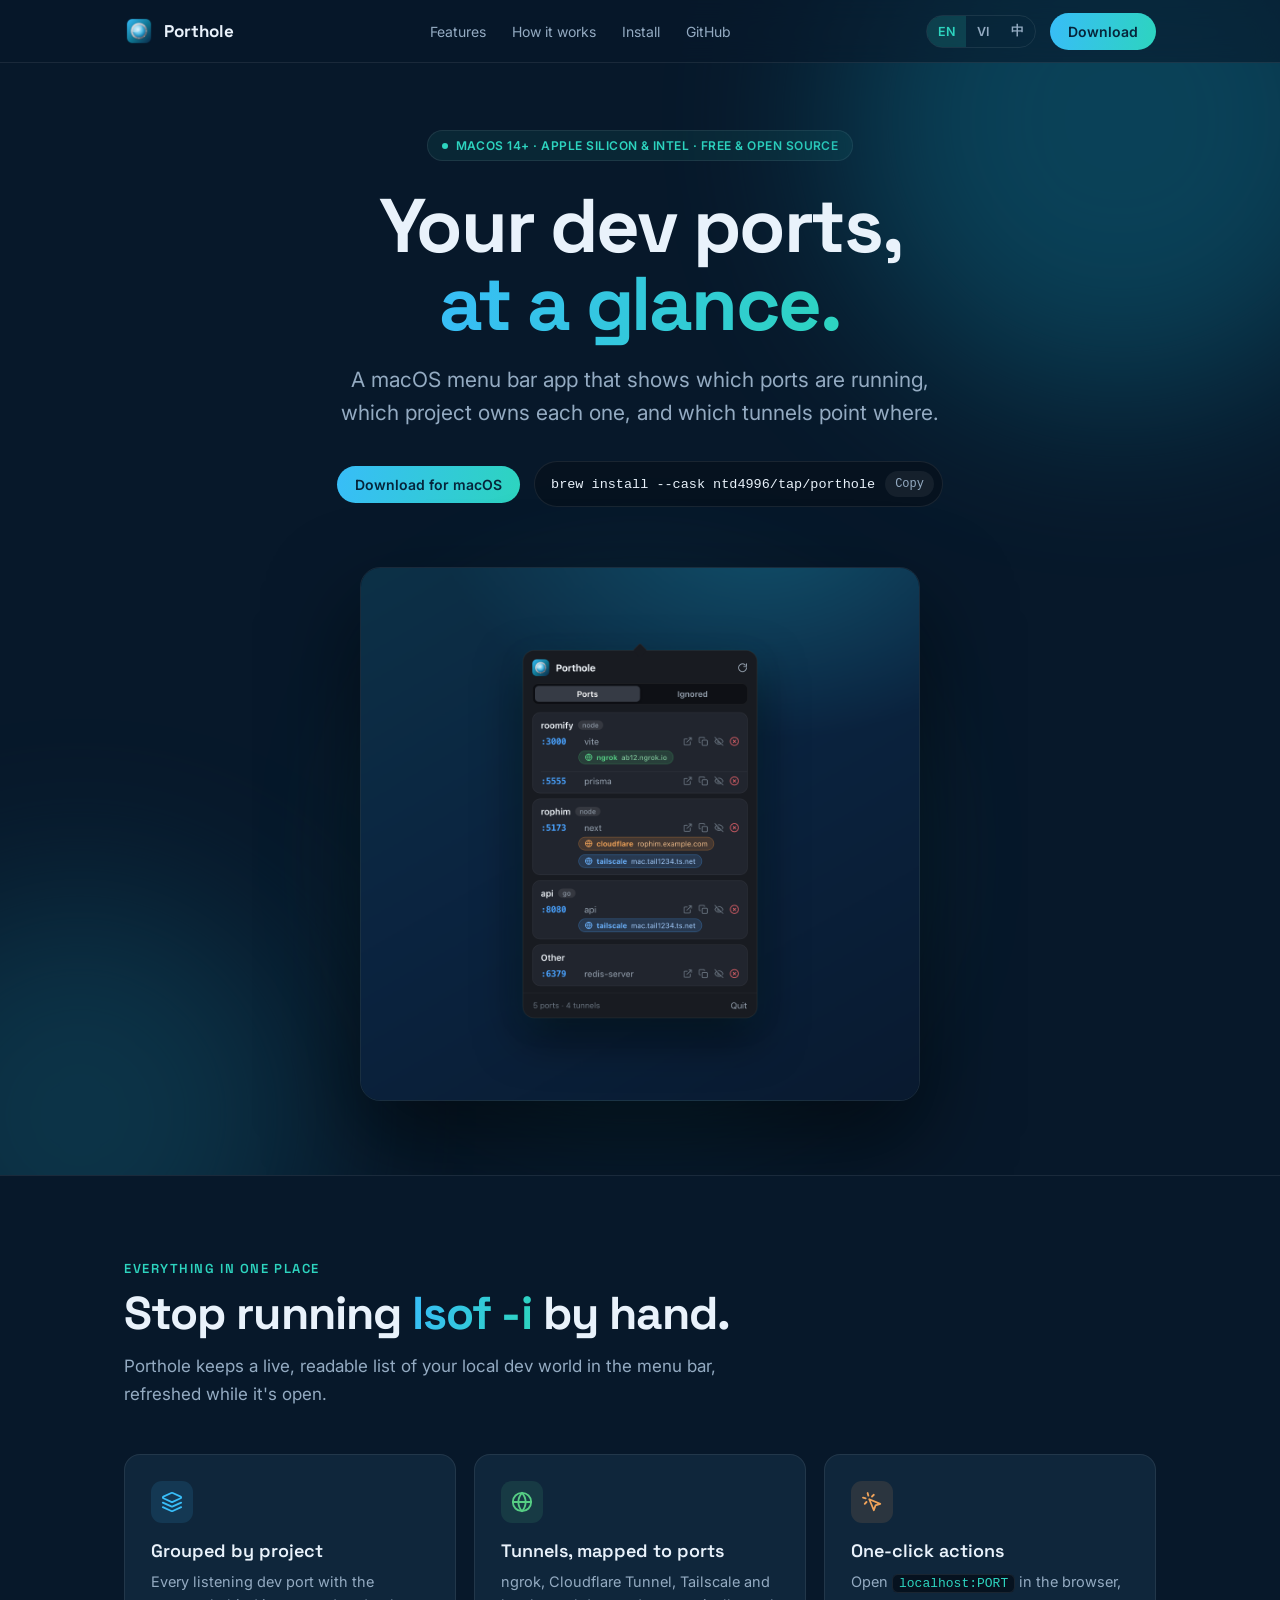
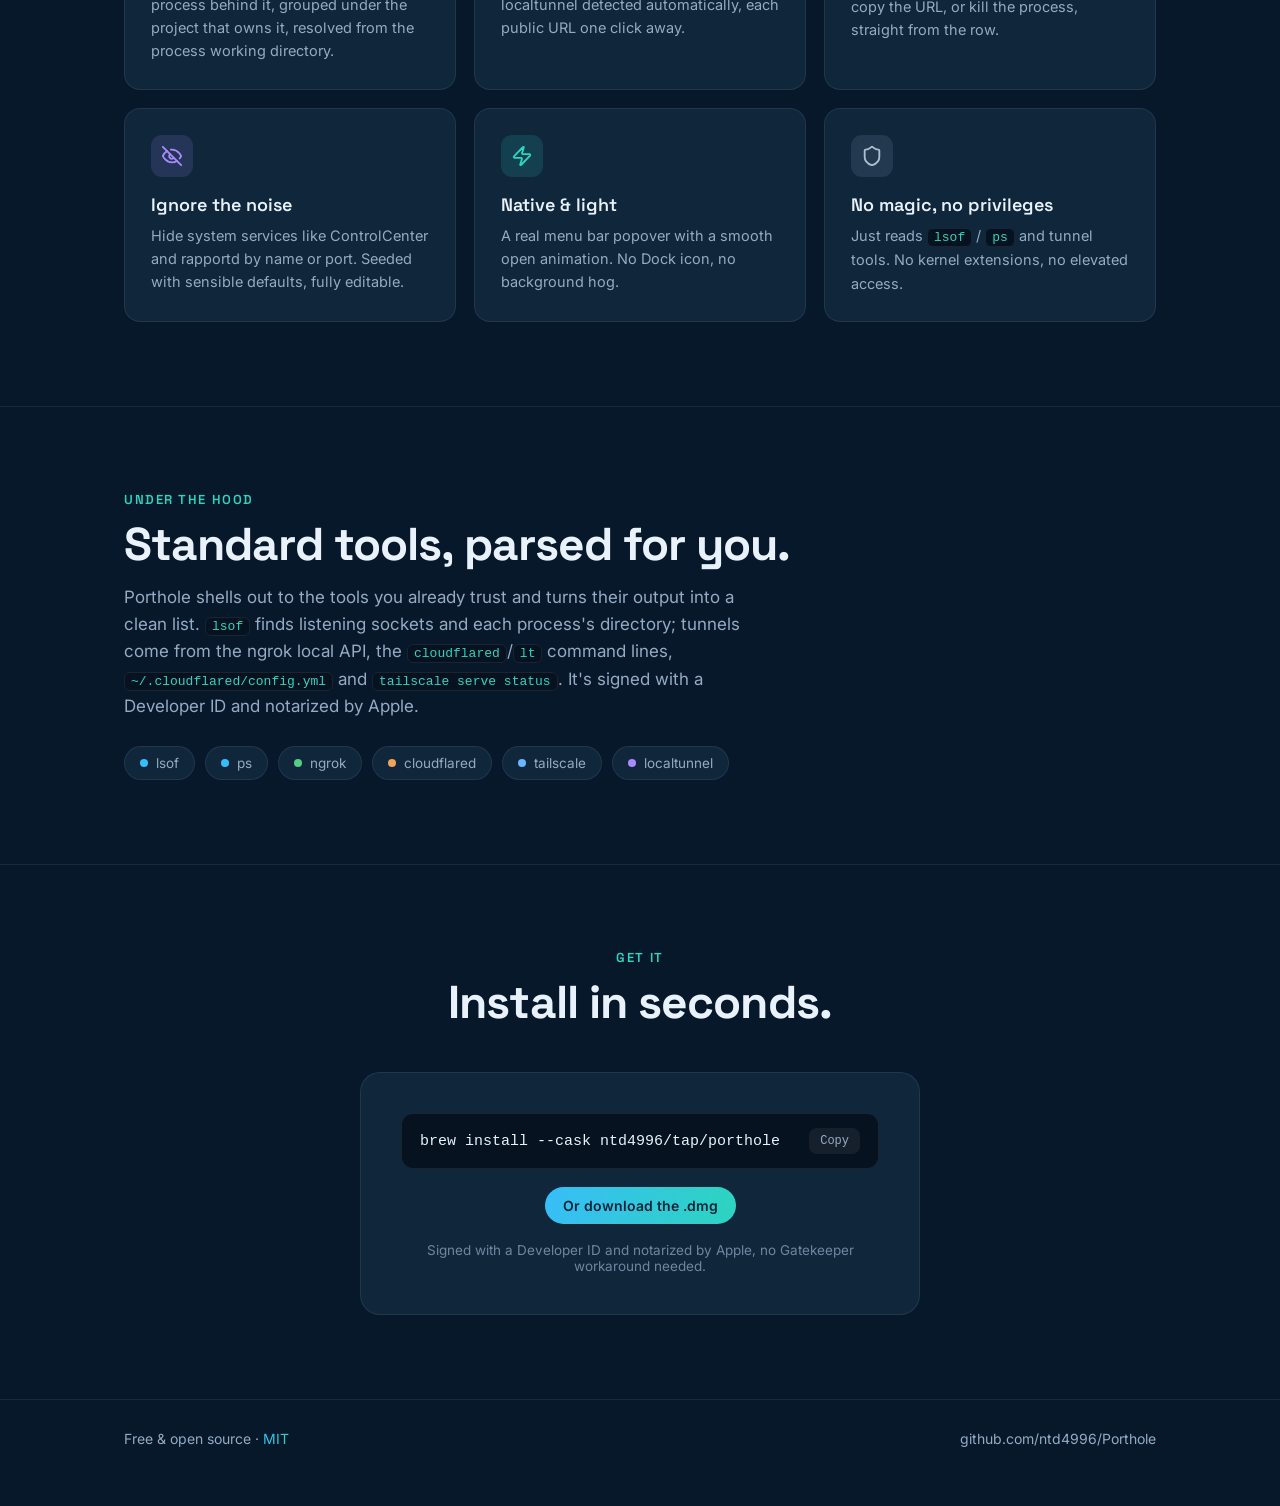
==== landing/index.html @ 3dfa2990 "feat(web): add Vietnamese and Chinese landing translations" ====
<!DOCTYPE html>
<html lang="en">
<head>
<meta charset="utf-8" />
<meta name="viewport" content="width=device-width, initial-scale=1" />
<title>Porthole: dev ports & tunnels in your menu bar</title>
<meta name="description" content="A macOS menu bar app that shows which dev ports are running, which project owns each one, and which tunnels point where." />
<meta property="og:title" content="Porthole" />
<meta property="og:description" content="See which dev ports are running, which project owns each one, and which tunnels point where, right from your menu bar." />
<meta property="og:image" content="hero.png" />
<meta property="og:type" content="website" />
<meta name="twitter:card" content="summary_large_image" />
<link rel="icon" href="icon.png" />
<link rel="preconnect" href="https://fonts.googleapis.com" />
<link rel="preconnect" href="https://fonts.gstatic.com" crossorigin />
<link href="https://fonts.googleapis.com/css2?family=Space+Grotesk:wght@500;600;700&family=Inter:wght@400;500;600&display=swap" rel="stylesheet" />
<style>
  *{margin:0;padding:0;box-sizing:border-box}
  :root{
    --ink:#07182a; --ink2:#0c2034; --card:#0f263b; --line:rgba(255,255,255,.08);
    --cream:#e9f2fb; --muted:#94abc2; --faint:#6f879e;
    --sky:#38bdf8; --teal:#2dd4bf; --orange:#f0a35a; --green:#56cd84;
    --disp:"Space Grotesk",-apple-system,sans-serif; --body:"Inter",-apple-system,sans-serif;
  }
  html{scroll-behavior:smooth}
  body{font-family:var(--body);color:var(--cream);background:var(--ink);-webkit-font-smoothing:antialiased;overflow-x:hidden}
  a{color:inherit;text-decoration:none}
  .wrap{max-width:1080px;margin:0 auto;padding:0 24px}
  .grad{background:linear-gradient(100deg,var(--sky),var(--teal));-webkit-background-clip:text;background-clip:text;color:transparent}

  /* header */
  header{position:fixed;inset:0 0 auto 0;z-index:50;backdrop-filter:blur(12px);background:rgba(7,24,42,.6);border-bottom:1px solid var(--line)}
  header .wrap{display:flex;align-items:center;justify-content:space-between;height:62px}
  .brand{display:flex;align-items:center;gap:10px;font-family:var(--disp);font-weight:700;font-size:17px}
  .brand img{width:30px;height:30px;border-radius:8px}
  nav.links{display:flex;gap:26px;font-size:14px}
  nav.links a{color:var(--muted)} nav.links a:hover{color:var(--cream)}
  .right{display:flex;align-items:center;gap:14px}
  .btn{display:inline-flex;align-items:center;gap:8px;border-radius:999px;font-weight:600;font-size:14px;padding:10px 18px;transition:.15s}
  .btn-primary{background:linear-gradient(100deg,var(--sky),var(--teal));color:#06243a}
  .btn-primary:hover{filter:brightness(1.07);transform:translateY(-1px)}
  .btn-ghost{border:1px solid var(--line);color:var(--cream)}
  .btn-ghost:hover{border-color:var(--teal);color:var(--teal)}
  /* language switcher */
  .lang{display:inline-flex;border:1px solid var(--line);border-radius:999px;overflow:hidden}
  .lang button{background:transparent;border:none;color:var(--muted);cursor:pointer;font:inherit;font-size:12.5px;font-weight:600;padding:7px 11px;transition:.15s}
  .lang button:hover{color:var(--cream)}
  .lang button.on{background:rgba(45,212,191,.16);color:var(--teal)}
  @media(max-width:720px){nav.links{display:none}}

  /* glows */
  .glow{position:absolute;border-radius:50%;filter:blur(90px);opacity:.5;pointer-events:none;z-index:0}

  /* hero */
  .hero{position:relative;padding:130px 0 70px;text-align:center;overflow:hidden}
  .hero .glow.a{width:560px;height:560px;background:#0e7490;top:-160px;right:-120px;opacity:.45}
  .hero .glow.b{width:440px;height:440px;background:#155e75;bottom:-160px;left:-140px;opacity:.4}
  .badge{display:inline-flex;align-items:center;gap:8px;border:1px solid var(--line);background:rgba(45,212,191,.08);color:var(--teal);font-size:12px;font-weight:600;letter-spacing:.04em;text-transform:uppercase;padding:7px 14px;border-radius:999px;margin-bottom:26px}
  .badge .dot{width:6px;height:6px;border-radius:50%;background:var(--teal)}
  h1{position:relative;font-family:var(--disp);font-weight:700;letter-spacing:-.03em;line-height:1.02;font-size:clamp(40px,7vw,76px);margin-bottom:22px}
  .sub{position:relative;font-size:clamp(17px,2.4vw,21px);color:var(--muted);max-width:620px;margin:0 auto 32px;line-height:1.55}
  .cta{position:relative;display:flex;gap:14px;justify-content:center;align-items:center;flex-wrap:wrap}
  .brew{display:inline-flex;align-items:center;gap:10px;background:#06121f;border:1px solid var(--line);border-radius:999px;padding:9px 8px 9px 16px;font-family:ui-monospace,Menlo,monospace;font-size:13.5px;color:var(--cream)}
  .brew button{background:rgba(255,255,255,.06);border:none;color:var(--muted);cursor:pointer;font:inherit;font-size:12px;padding:6px 10px;border-radius:999px}
  .brew button:hover{color:var(--teal)}
  .shotwrap{position:relative;margin:60px auto 0;max-width:560px}
  .shotwrap .glow{width:70%;height:70%;left:15%;top:18%;background:#1390a8;opacity:.5}
  .shot{position:relative;width:100%;height:auto;border-radius:20px;border:1px solid var(--line);
    box-shadow:0 40px 90px rgba(0,0,0,.55);animation:float 6s ease-in-out infinite}
  @keyframes float{0%,100%{transform:translateY(0)}50%{transform:translateY(-10px)}}
  .menubarhint{display:inline-flex;align-items:center;gap:7px;color:var(--teal);font-size:12px;font-weight:700;letter-spacing:.08em;text-transform:uppercase;margin-bottom:14px}

  /* sections */
  section.block{position:relative;padding:84px 0;border-top:1px solid var(--line)}
  .eyebrow{font-family:var(--disp);color:var(--teal);font-size:13px;font-weight:600;letter-spacing:.12em;text-transform:uppercase;margin-bottom:12px}
  h2{font-family:var(--disp);font-weight:700;letter-spacing:-.02em;font-size:clamp(30px,4.5vw,46px);line-height:1.05;margin-bottom:16px}
  .lead{color:var(--muted);font-size:17px;line-height:1.6;max-width:620px}

  .features{display:grid;grid-template-columns:repeat(auto-fit,minmax(290px,1fr));gap:18px;margin-top:46px}
  .feat{background:var(--card);border:1px solid var(--line);border-radius:16px;padding:26px;transition:.2s}
  .feat:hover{border-color:rgba(45,212,191,.35);transform:translateY(-3px)}
  .feat .ic{width:42px;height:42px;border-radius:11px;display:flex;align-items:center;justify-content:center;margin-bottom:16px;background:rgba(56,189,248,.12);color:var(--sky)}
  .feat h3{font-family:var(--disp);font-size:18px;font-weight:600;margin-bottom:8px}
  .feat p{color:var(--muted);font-size:14.5px;line-height:1.6}
  code{background:#06121f;border:1px solid var(--line);border-radius:6px;padding:1px 6px;font-family:ui-monospace,Menlo,monospace;font-size:13px;color:var(--teal)}

  .chips{display:flex;flex-wrap:wrap;gap:10px;margin-top:26px}
  .chip{display:inline-flex;align-items:center;gap:8px;background:var(--card);border:1px solid var(--line);border-radius:999px;padding:8px 15px;font-size:13.5px;color:var(--muted)}
  .chip .d{width:8px;height:8px;border-radius:50%}

  /* install */
  .install{text-align:center}
  .install .box{display:inline-flex;flex-direction:column;gap:18px;align-items:center;background:var(--card);border:1px solid var(--line);border-radius:20px;padding:40px;margin-top:30px;max-width:560px;width:100%}
  .install .cmd{font-family:ui-monospace,Menlo,monospace;font-size:15px;background:#06121f;border:1px solid var(--line);border-radius:12px;padding:14px 18px;width:100%;display:flex;justify-content:space-between;align-items:center;gap:12px}
  .install .cmd button{background:rgba(255,255,255,.06);border:none;color:var(--muted);cursor:pointer;font:inherit;font-size:12px;padding:6px 11px;border-radius:8px}
  .install .cmd button:hover{color:var(--teal)}
  .note{color:var(--faint);font-size:13.5px}

  footer{border-top:1px solid var(--line);padding:30px 0 60px}
  footer .wrap{display:flex;justify-content:space-between;flex-wrap:wrap;gap:14px;color:var(--muted);font-size:14px;align-items:center}
  footer a:hover{color:var(--cream)}

  .reveal{opacity:0;transform:translateY(26px);transition:opacity .6s ease,transform .6s ease}
  .reveal.in{opacity:1;transform:none}
  @media(prefers-reduced-motion:reduce){.shot{animation:none}.reveal{opacity:1;transform:none}}
</style>
</head>
<body>

<header>
  <div class="wrap">
    <a class="brand" href="#"><img src="icon.png" alt="" />Porthole</a>
    <nav class="links">
      <a href="#features" data-i18n="nav_features">Features</a>
      <a href="#how" data-i18n="nav_how">How it works</a>
      <a href="#install" data-i18n="nav_install">Install</a>
      <a href="https://github.com/ntd4996/Porthole">GitHub</a>
    </nav>
    <div class="right">
      <div class="lang" id="lang">
        <button data-lang="en">EN</button>
        <button data-lang="vi">VI</button>
        <button data-lang="zh">中</button>
      </div>
      <a class="btn btn-primary" href="https://github.com/ntd4996/Porthole/releases/latest" data-i18n="nav_download">Download</a>
    </div>
  </div>
</header>

<section class="hero">
  <span class="glow a"></span><span class="glow b"></span>
  <div class="wrap">
    <span class="badge" data-i18n="badge"><span class="dot"></span>macOS 14+ · Apple Silicon &amp; Intel · Free &amp; open source</span>
    <h1 data-i18n="h1">Your dev ports,<br/><span class="grad">at a glance.</span></h1>
    <p class="sub" data-i18n="sub">A macOS menu bar app that shows which ports are running, which project owns each one, and which tunnels point where.</p>
    <div class="cta">
      <a class="btn btn-primary" href="https://github.com/ntd4996/Porthole/releases/latest" data-i18n="hero_dl">Download for macOS</a>
      <span class="brew"><span id="brew">brew install --cask ntd4996/tap/porthole</span><button onclick="cp('brew',this)" data-i18n="copy">Copy</button></span>
    </div>
    <div class="shotwrap reveal">
      <span class="glow"></span>
      <img class="shot" src="hero.png" alt="Porthole menu bar popover showing dev ports grouped by project, with ngrok, Cloudflare and Tailscale tunnels" />
    </div>
  </div>
</section>

<section class="block" id="features">
  <div class="wrap">
    <div class="reveal">
      <div class="eyebrow" data-i18n="f_eyebrow">Everything in one place</div>
      <h2 data-i18n="f_h2">Stop running <span class="grad">lsof -i</span> by hand.</h2>
      <p class="lead" data-i18n="f_lead">Porthole keeps a live, readable list of your local dev world in the menu bar, refreshed while it's open.</p>
    </div>
    <div class="features">
      <div class="feat reveal"><div class="ic"><svg width="22" height="22" viewBox="0 0 24 24" fill="none" stroke="currentColor" stroke-width="2" stroke-linecap="round" stroke-linejoin="round"><path d="m12.83 2.18a2 2 0 0 0-1.66 0L2.6 6.08a1 1 0 0 0 0 1.83l8.58 3.91a2 2 0 0 0 1.66 0l8.58-3.9a1 1 0 0 0 0-1.83Z"/><path d="m22 17.65-9.17 4.16a2 2 0 0 1-1.66 0L2 17.65"/><path d="m22 12.65-9.17 4.16a2 2 0 0 1-1.66 0L2 12.65"/></svg></div><h3 data-i18n="feat1_h3">Grouped by project</h3><p data-i18n="feat1_p">Every listening dev port with the process behind it, grouped under the project that owns it, resolved from the process working directory.</p></div>
      <div class="feat reveal"><div class="ic" style="background:rgba(86,205,132,.12);color:var(--green)"><svg width="22" height="22" viewBox="0 0 24 24" fill="none" stroke="currentColor" stroke-width="2" stroke-linecap="round" stroke-linejoin="round"><circle cx="12" cy="12" r="10"/><path d="M2 12h20"/><path d="M12 2a15.3 15.3 0 0 1 4 10 15.3 15.3 0 0 1-4 10 15.3 15.3 0 0 1-4-10 15.3 15.3 0 0 1 4-10z"/></svg></div><h3 data-i18n="feat2_h3">Tunnels, mapped to ports</h3><p data-i18n="feat2_p">ngrok, Cloudflare Tunnel, Tailscale and localtunnel detected automatically, each public URL one click away.</p></div>
      <div class="feat reveal"><div class="ic" style="background:rgba(240,163,90,.12);color:var(--orange)"><svg width="22" height="22" viewBox="0 0 24 24" fill="none" stroke="currentColor" stroke-width="2" stroke-linecap="round" stroke-linejoin="round"><path d="M9 9l5 12 1.8-5.2L21 14Z"/><path d="M7.2 2.2 8 5.1"/><path d="m5.1 8-2.9-.8"/><path d="M14 4.1 12 6"/><path d="m6 12-1.9 2"/></svg></div><h3 data-i18n="feat3_h3">One-click actions</h3><p data-i18n="feat3_p">Open <code>localhost:PORT</code> in the browser, copy the URL, or kill the process, straight from the row.</p></div>
      <div class="feat reveal"><div class="ic" style="background:rgba(167,139,250,.14);color:#a78bfa"><svg width="22" height="22" viewBox="0 0 24 24" fill="none" stroke="currentColor" stroke-width="2" stroke-linecap="round" stroke-linejoin="round"><path d="M9.88 9.88a3 3 0 1 0 4.24 4.24"/><path d="M10.73 5.08A10.43 10.43 0 0 1 12 5c7 0 10 7 10 7a13.16 13.16 0 0 1-1.67 2.68"/><path d="M6.61 6.61A13.526 13.526 0 0 0 2 12s3 7 10 7a9.74 9.74 0 0 0 5.39-1.61"/><line x1="2" x2="22" y1="2" y2="22"/></svg></div><h3 data-i18n="feat4_h3">Ignore the noise</h3><p data-i18n="feat4_p">Hide system services like ControlCenter and rapportd by name or port. Seeded with sensible defaults, fully editable.</p></div>
      <div class="feat reveal"><div class="ic" style="background:rgba(45,212,191,.14);color:var(--teal)"><svg width="22" height="22" viewBox="0 0 24 24" fill="none" stroke="currentColor" stroke-width="2" stroke-linecap="round" stroke-linejoin="round"><path d="M4 14a1 1 0 0 1-.78-1.63l9.9-10.2a.5.5 0 0 1 .86.46l-1.92 6.02A1 1 0 0 0 13 10h7a1 1 0 0 1 .78 1.63l-9.9 10.2a.5.5 0 0 1-.86-.46l1.92-6.02A1 1 0 0 0 11 14z"/></svg></div><h3 data-i18n="feat5_h3">Native &amp; light</h3><p data-i18n="feat5_p">A real menu bar popover with a smooth open animation. No Dock icon, no background hog.</p></div>
      <div class="feat reveal"><div class="ic" style="background:rgba(148,171,194,.14);color:#aebfd2"><svg width="22" height="22" viewBox="0 0 24 24" fill="none" stroke="currentColor" stroke-width="2" stroke-linecap="round" stroke-linejoin="round"><path d="M20 13c0 5-3.5 7.5-7.66 8.95a1 1 0 0 1-.67-.01C7.5 20.5 4 18 4 13V6a1 1 0 0 1 1-1c2 0 4.5-1.2 6.24-2.72a1.17 1.17 0 0 1 1.52 0C14.51 3.81 17 5 19 5a1 1 0 0 1 1 1z"/></svg></div><h3 data-i18n="feat6_h3">No magic, no privileges</h3><p data-i18n="feat6_p">Just reads <code>lsof</code> / <code>ps</code> and tunnel tools. No kernel extensions, no elevated access.</p></div>
    </div>
  </div>
</section>

<section class="block" id="how">
  <div class="wrap reveal">
    <div class="eyebrow" data-i18n="how_eyebrow">Under the hood</div>
    <h2 data-i18n="how_h2">Standard tools, parsed for you.</h2>
    <p class="lead" data-i18n="how_lead">Porthole shells out to the tools you already trust and turns their output into a clean list. <code>lsof</code> finds listening sockets and each process's directory; tunnels come from the ngrok local API, the <code>cloudflared</code>/<code>lt</code> command lines, <code>~/.cloudflared/config.yml</code> and <code>tailscale serve status</code>. It's signed with a Developer ID and notarized by Apple.</p>
    <div class="chips">
      <span class="chip"><span class="d" style="background:var(--sky)"></span>lsof</span>
      <span class="chip"><span class="d" style="background:var(--sky)"></span>ps</span>
      <span class="chip"><span class="d" style="background:var(--green)"></span>ngrok</span>
      <span class="chip"><span class="d" style="background:var(--orange)"></span>cloudflared</span>
      <span class="chip"><span class="d" style="background:#6db4ff"></span>tailscale</span>
      <span class="chip"><span class="d" style="background:#a78bfa"></span>localtunnel</span>
    </div>
  </div>
</section>

<section class="block install" id="install">
  <div class="wrap reveal">
    <div class="eyebrow" data-i18n="get_eyebrow">Get it</div>
    <h2 data-i18n="get_h2">Install in seconds.</h2>
    <div class="box">
      <div class="cmd"><span id="brew2">brew install --cask ntd4996/tap/porthole</span><button onclick="cp('brew2',this)" data-i18n="copy">Copy</button></div>
      <a class="btn btn-primary" href="https://github.com/ntd4996/Porthole/releases/latest" data-i18n="get_dmg">Or download the .dmg</a>
      <span class="note" data-i18n="get_note">Signed with a Developer ID and notarized by Apple, no Gatekeeper workaround needed.</span>
    </div>
  </div>
</section>

<footer>
  <div class="wrap">
    <span data-i18n="foot_left">Free &amp; open source · <a class="grad" href="https://github.com/ntd4996/Porthole/blob/main/LICENSE">MIT</a></span>
    <span><a href="https://github.com/ntd4996/Porthole">github.com/ntd4996/Porthole</a></span>
  </div>
</footer>

<script>
function cp(id,btn){navigator.clipboard.writeText(document.getElementById(id).textContent);var t=btn.textContent;btn.textContent=I18N[LANG].copied;setTimeout(function(){btn.textContent=t},1200)}

/* Translations. en is the source of truth; vi/zh added alongside. */
var I18N={
  en:{
    copy:"Copy", copied:"Copied",
    nav_features:"Features", nav_how:"How it works", nav_install:"Install", nav_download:"Download",
    badge:'<span class="dot"></span>macOS 14+ · Apple Silicon &amp; Intel · Free &amp; open source',
    h1:'Your dev ports,<br/><span class="grad">at a glance.</span>',
    sub:"A macOS menu bar app that shows which ports are running, which project owns each one, and which tunnels point where.",
    hero_dl:"Download for macOS",
    f_eyebrow:"Everything in one place",
    f_h2:'Stop running <span class="grad">lsof -i</span> by hand.',
    f_lead:"Porthole keeps a live, readable list of your local dev world in the menu bar, refreshed while it's open.",
    feat1_h3:"Grouped by project",
    feat1_p:"Every listening dev port with the process behind it, grouped under the project that owns it, resolved from the process working directory.",
    feat2_h3:"Tunnels, mapped to ports",
    feat2_p:"ngrok, Cloudflare Tunnel, Tailscale and localtunnel detected automatically, each public URL one click away.",
    feat3_h3:"One-click actions",
    feat3_p:'Open <code>localhost:PORT</code> in the browser, copy the URL, or kill the process, straight from the row.',
    feat4_h3:"Ignore the noise",
    feat4_p:"Hide system services like ControlCenter and rapportd by name or port. Seeded with sensible defaults, fully editable.",
    feat5_h3:"Native &amp; light",
    feat5_p:"A real menu bar popover with a smooth open animation. No Dock icon, no background hog.",
    feat6_h3:"No magic, no privileges",
    feat6_p:'Just reads <code>lsof</code> / <code>ps</code> and tunnel tools. No kernel extensions, no elevated access.',
    how_eyebrow:"Under the hood",
    how_h2:"Standard tools, parsed for you.",
    how_lead:"Porthole shells out to the tools you already trust and turns their output into a clean list. <code>lsof</code> finds listening sockets and each process's directory; tunnels come from the ngrok local API, the <code>cloudflared</code>/<code>lt</code> command lines, <code>~/.cloudflared/config.yml</code> and <code>tailscale serve status</code>. It's signed with a Developer ID and notarized by Apple.",
    get_eyebrow:"Get it",
    get_h2:"Install in seconds.",
    get_dmg:"Or download the .dmg",
    get_note:"Signed with a Developer ID and notarized by Apple, no Gatekeeper workaround needed.",
    foot_left:'Free &amp; open source · <a class="grad" href="https://github.com/ntd4996/Porthole/blob/main/LICENSE">MIT</a>'
  },
  vi:{
    copy:"Sao chép", copied:"Đã sao chép",
    nav_features:"Tính năng", nav_how:"Cách hoạt động", nav_install:"Cài đặt", nav_download:"Tải về",
    badge:'<span class="dot"></span>macOS 14+ · Apple Silicon &amp; Intel · Miễn phí &amp; mã nguồn mở',
    h1:'Cổng dev của bạn,<br/><span class="grad">trong tầm mắt.</span>',
    sub:"Ứng dụng thanh menu macOS cho biết cổng nào đang chạy, dự án nào sở hữu cổng đó, và tunnel nào đang trỏ vào đâu.",
    hero_dl:"Tải cho macOS",
    f_eyebrow:"Tất cả ở một nơi",
    f_h2:'Đừng gõ <span class="grad">lsof -i</span> thủ công nữa.',
    f_lead:"Porthole giữ một danh sách trực tiếp, dễ đọc về thế giới dev cục bộ của bạn ngay trên thanh menu, tự làm mới khi đang mở.",
    feat1_h3:"Nhóm theo dự án",
    feat1_p:"Mọi cổng dev đang lắng nghe cùng tiến trình đứng sau, nhóm theo dự án sở hữu nó, xác định từ thư mục làm việc của tiến trình.",
    feat2_h3:"Tunnel, ánh xạ tới cổng",
    feat2_p:"ngrok, Cloudflare Tunnel, Tailscale và localtunnel được phát hiện tự động, mỗi URL công khai chỉ cách một cú nhấp.",
    feat3_h3:"Hành động một chạm",
    feat3_p:'Mở <code>localhost:PORT</code> trong trình duyệt, sao chép URL, hoặc tắt tiến trình, ngay tại dòng.',
    feat4_h3:"Bỏ qua thứ gây nhiễu",
    feat4_p:"Ẩn các dịch vụ hệ thống như ControlCenter và rapportd theo tên hoặc cổng. Có sẵn mặc định hợp lý, chỉnh sửa thoải mái.",
    feat5_h3:"Gọn nhẹ &amp; thuần macOS",
    feat5_p:"Một popover thanh menu thật với animation mở mượt mà. Không icon Dock, không ngốn tài nguyên nền.",
    feat6_h3:"Không phép thuật, không đặc quyền",
    feat6_p:'Chỉ đọc <code>lsof</code> / <code>ps</code> và các công cụ tunnel. Không kernel extension, không quyền nâng cao.',
    how_eyebrow:"Bên trong",
    how_h2:"Công cụ chuẩn, đã phân tích sẵn cho bạn.",
    how_lead:"Porthole gọi các công cụ bạn vốn tin dùng và biến output của chúng thành danh sách gọn gàng. <code>lsof</code> tìm socket đang lắng nghe và thư mục của từng tiến trình; tunnel đến từ ngrok local API, dòng lệnh <code>cloudflared</code>/<code>lt</code>, <code>~/.cloudflared/config.yml</code> và <code>tailscale serve status</code>. Ứng dụng được ký bằng Developer ID và notarize bởi Apple.",
    get_eyebrow:"Tải ngay",
    get_h2:"Cài đặt trong vài giây.",
    get_dmg:"Hoặc tải file .dmg",
    get_note:"Được ký bằng Developer ID và notarize bởi Apple, không cần lách Gatekeeper.",
    foot_left:'Miễn phí &amp; mã nguồn mở · <a class="grad" href="https://github.com/ntd4996/Porthole/blob/main/LICENSE">MIT</a>'
  },
  zh:{
    copy:"复制", copied:"已复制",
    nav_features:"功能", nav_how:"工作原理", nav_install:"安装", nav_download:"下载",
    badge:'<span class="dot"></span>macOS 14+ · Apple Silicon &amp; Intel · 免费 &amp; 开源',
    h1:'你的开发端口，<br/><span class="grad">一目了然。</span>',
    sub:"一款 macOS 菜单栏应用，显示哪些端口正在运行、每个端口属于哪个项目，以及哪些隧道指向何处。",
    hero_dl:"下载 macOS 版",
    f_eyebrow:"一切尽在一处",
    f_h2:'不必再手动运行 <span class="grad">lsof -i</span>。',
    f_lead:"Porthole 在菜单栏中实时、清晰地列出你本地的开发世界，打开时自动刷新。",
    feat1_h3:"按项目分组",
    feat1_p:"每一个正在监听的开发端口及其背后的进程，按所属项目分组，依据进程的工作目录解析。",
    feat2_h3:"隧道与端口的映射",
    feat2_p:"自动检测 ngrok、Cloudflare Tunnel、Tailscale 和 localtunnel，每个公开 URL 一键直达。",
    feat3_h3:"一键操作",
    feat3_p:'直接在该行用浏览器打开 <code>localhost:PORT</code>、复制 URL，或结束进程。',
    feat4_h3:"忽略噪音",
    feat4_p:"按名称或端口隐藏 ControlCenter、rapportd 等系统服务。内置合理默认值，完全可编辑。",
    feat5_h3:"原生 &amp; 轻量",
    feat5_p:"真正的菜单栏弹窗，带顺滑的打开动画。没有 Dock 图标，不占用后台资源。",
    feat6_h3:"没有魔法，没有特权",
    feat6_p:'仅读取 <code>lsof</code> / <code>ps</code> 和隧道工具。没有内核扩展，没有提权。',
    how_eyebrow:"幕后原理",
    how_h2:"标准工具，已为你解析。",
    how_lead:"Porthole 调用你早已信任的工具，并把它们的输出整理成清晰的列表。<code>lsof</code> 查找监听中的套接字和每个进程的目录；隧道信息来自 ngrok 本地 API、<code>cloudflared</code>/<code>lt</code> 命令行、<code>~/.cloudflared/config.yml</code> 以及 <code>tailscale serve status</code>。应用经 Developer ID 签名并通过 Apple 公证。",
    get_eyebrow:"获取",
    get_h2:"几秒完成安装。",
    get_dmg:"或下载 .dmg",
    get_note:"经 Developer ID 签名并通过 Apple 公证，无需绕过 Gatekeeper。",
    foot_left:'免费 &amp; 开源 · <a class="grad" href="https://github.com/ntd4996/Porthole/blob/main/LICENSE">MIT</a>'
  }
};

var LANG="en";
function pickLang(){
  var saved=null; try{saved=localStorage.getItem("porthole-lang")}catch(e){}
  var q=new URLSearchParams(location.search).get("lang");
  var nav=(navigator.language||"en").toLowerCase();
  var c=q||saved||nav;
  if(c.indexOf("vi")===0) return "vi";
  if(c.indexOf("zh")===0) return "zh";
  return "en";
}
function applyLang(lang){
  if(!I18N[lang]) lang="en";
  LANG=lang;
  var dict=I18N[lang], en=I18N.en;
  document.documentElement.lang = (lang==="zh"?"zh-Hans":lang);
  document.querySelectorAll("[data-i18n]").forEach(function(el){
    var k=el.getAttribute("data-i18n");
    var v=(dict&&dict[k]!=null)?dict[k]:en[k];
    if(v!=null) el.innerHTML=v;
  });
  document.querySelectorAll(".lang button").forEach(function(b){
    b.classList.toggle("on", b.getAttribute("data-lang")===lang);
  });
  try{localStorage.setItem("porthole-lang",lang)}catch(e){}
}
document.getElementById("lang").addEventListener("click",function(e){
  var b=e.target.closest("button"); if(!b) return;
  applyLang(b.getAttribute("data-lang"));
});
applyLang(pickLang());

var io=new IntersectionObserver(function(es){es.forEach(function(e){if(e.isIntersecting){e.target.classList.add('in');io.unobserve(e.target)}})},{threshold:.12});
document.querySelectorAll('.reveal').forEach(function(el){io.observe(el)});
</script>
</body>
</html>
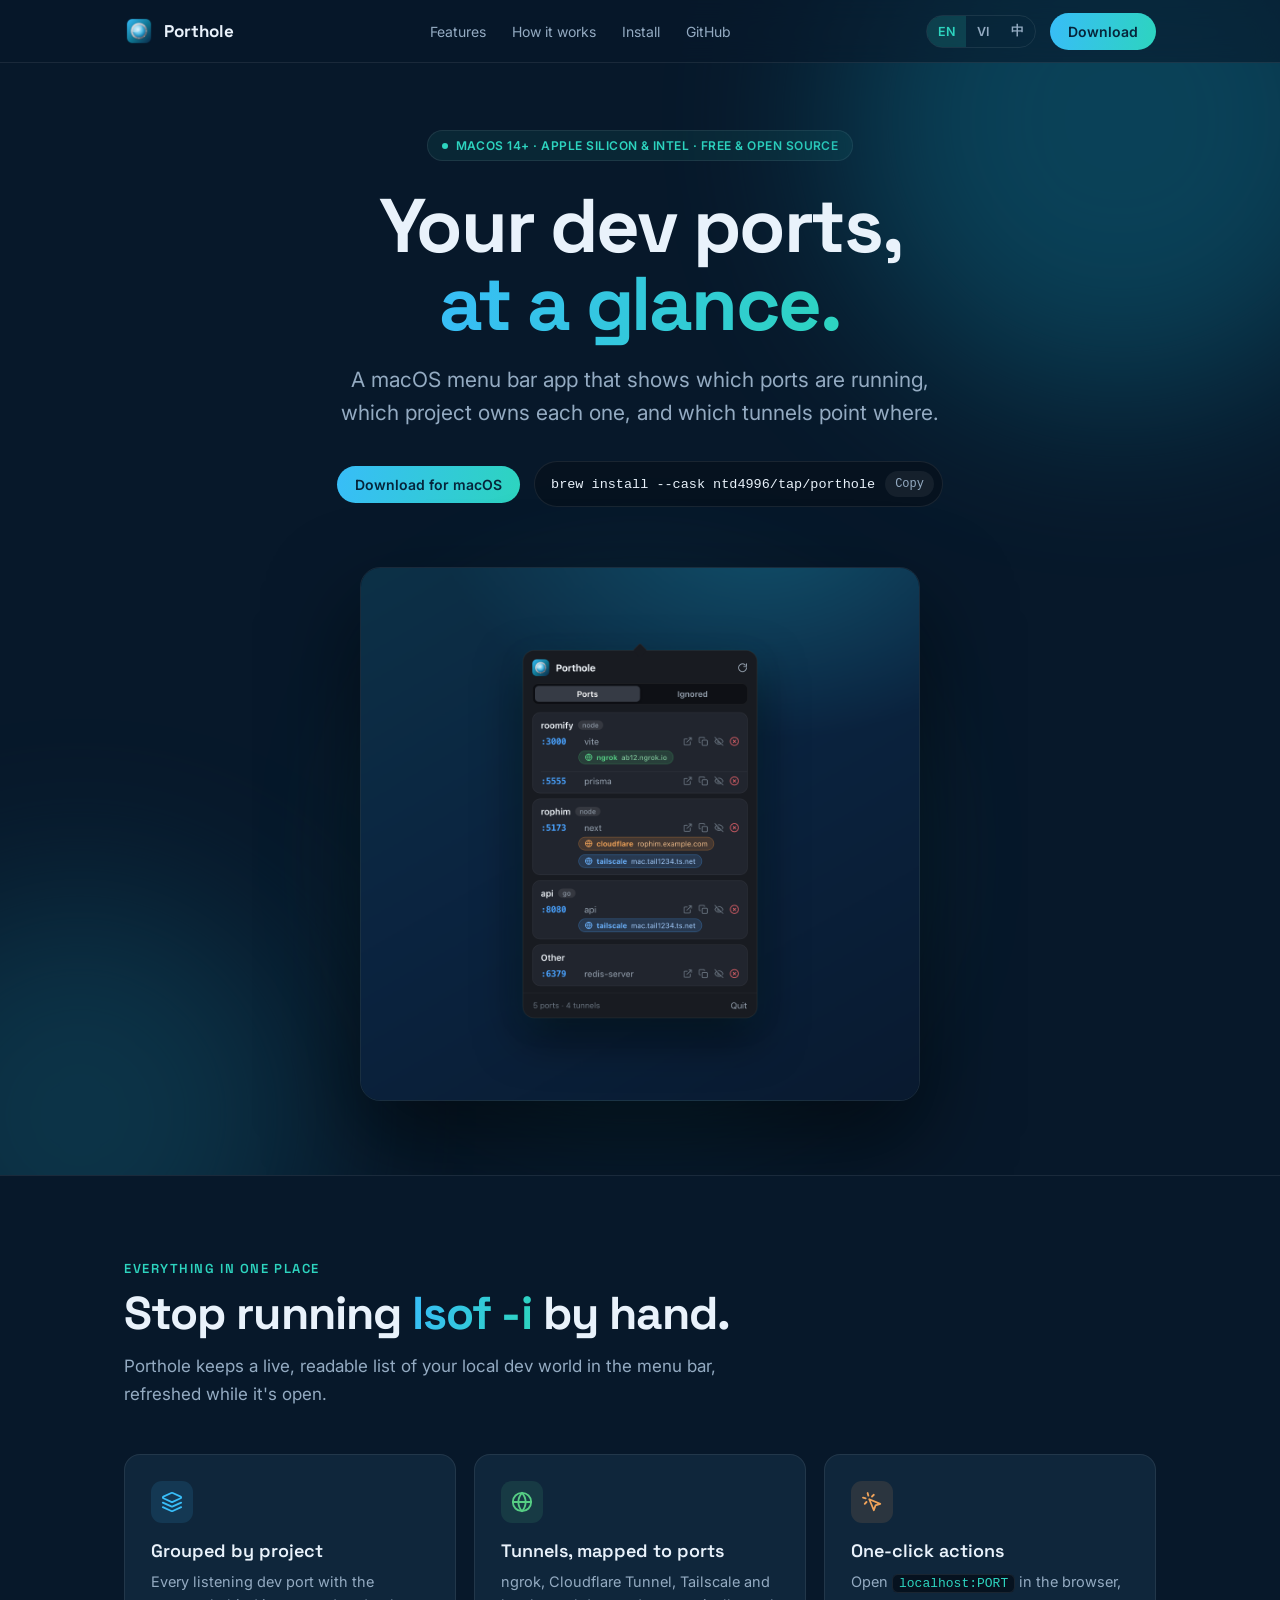
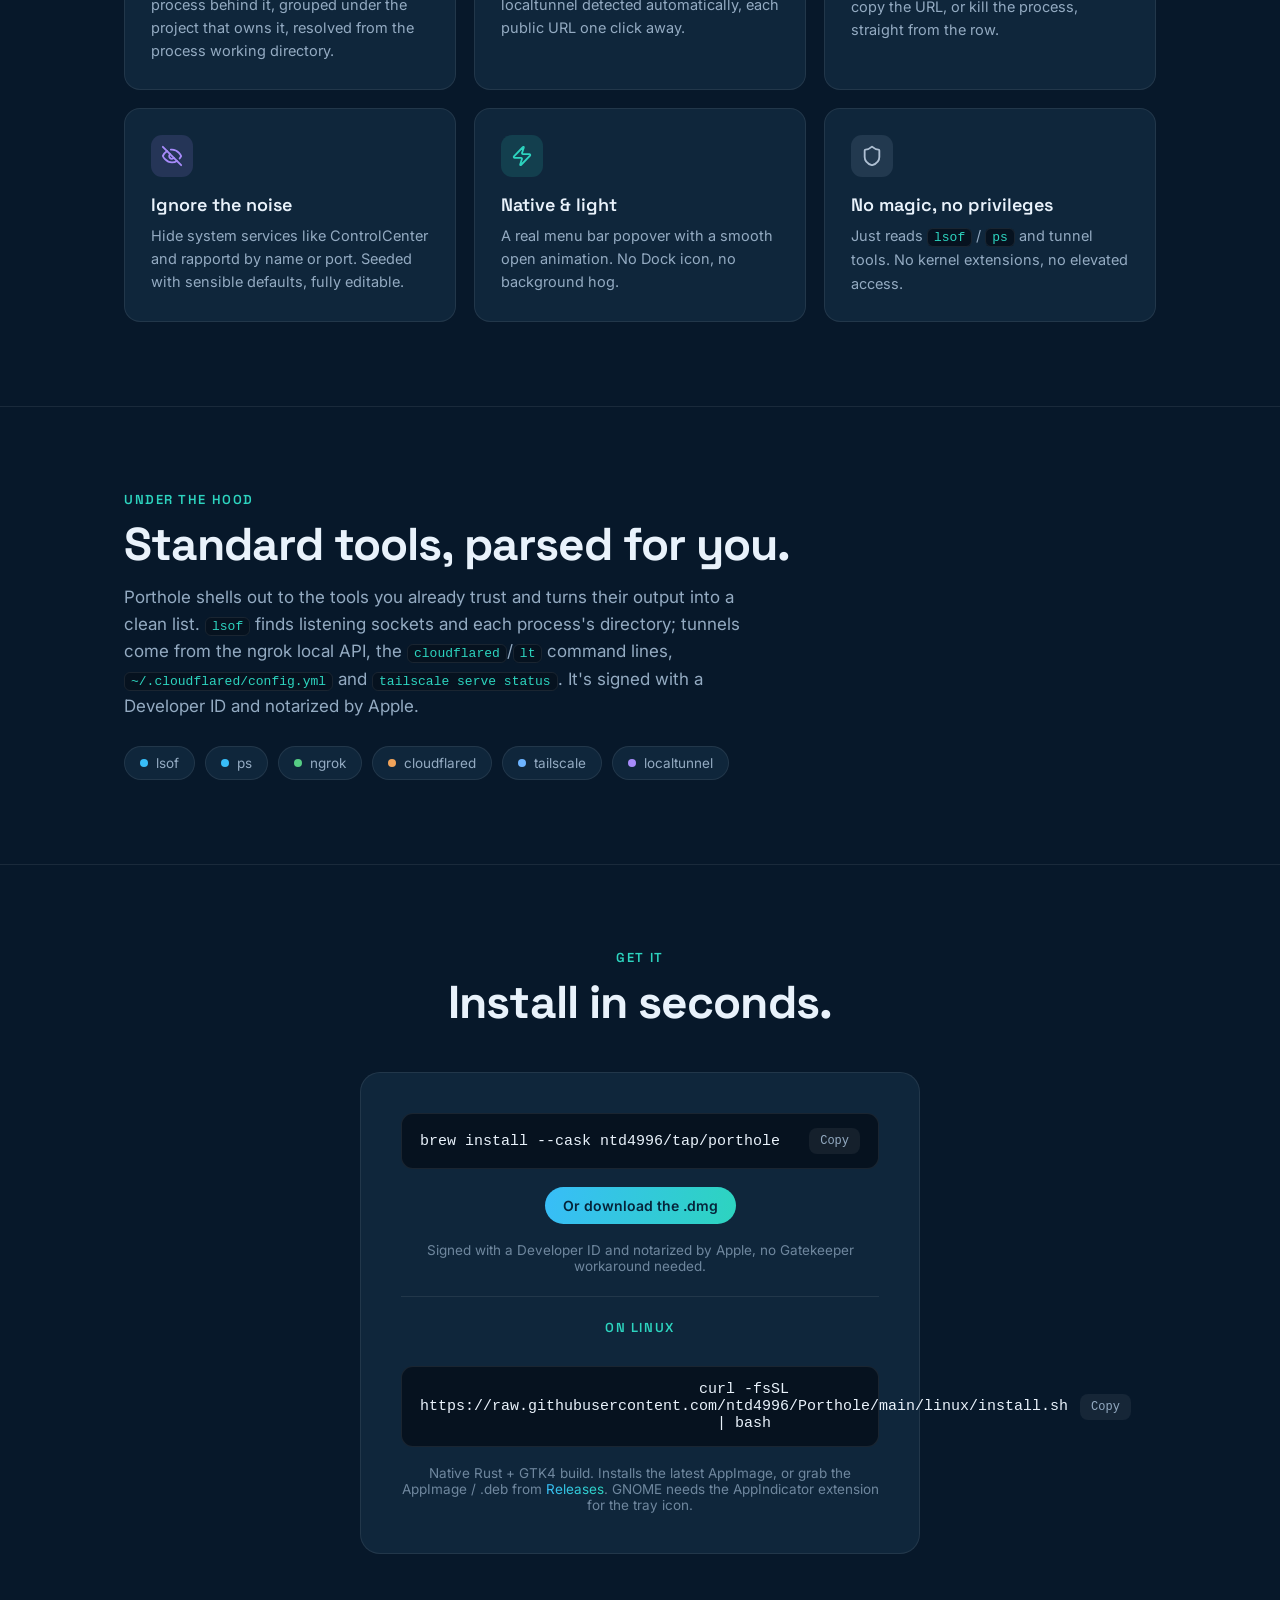
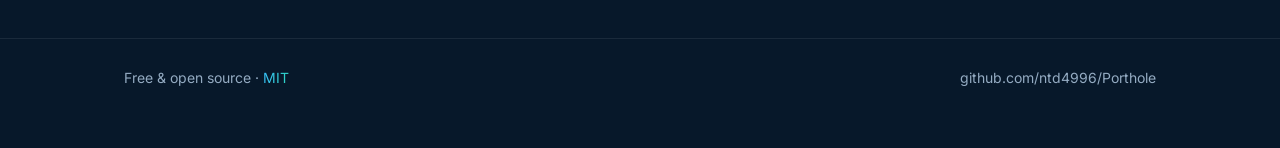
==== commit 353fa56e: "feat(landing): add Linux install section (AppImage/.deb + install.sh)" ====
--- a/landing/index.html
+++ b/landing/index.html
@@ -186,6 +186,10 @@
       <div class="cmd"><span id="brew2">brew install --cask ntd4996/tap/porthole</span><button onclick="cp('brew2',this)" data-i18n="copy">Copy</button></div>
       <a class="btn btn-primary" href="https://github.com/ntd4996/Porthole/releases/latest" data-i18n="get_dmg">Or download the .dmg</a>
       <span class="note" data-i18n="get_note">Signed with a Developer ID and notarized by Apple, no Gatekeeper workaround needed.</span>
+      <div style="height:1px;background:var(--line);width:100%;margin:4px 0"></div>
+      <div class="eyebrow" data-i18n="get_linux_eyebrow">On Linux</div>
+      <div class="cmd"><span id="lxinstall">curl -fsSL https://raw.githubusercontent.com/ntd4996/Porthole/main/linux/install.sh | bash</span><button onclick="cp('lxinstall',this)" data-i18n="copy">Copy</button></div>
+      <span class="note" data-i18n="get_linux_note">Native Rust + GTK4 build. Installs the latest AppImage, or grab the AppImage / .deb from <a class="grad" href="https://github.com/ntd4996/Porthole/releases">Releases</a>. GNOME needs the AppIndicator extension for the tray icon.</span>
     </div>
   </div>
 </section>
@@ -231,6 +235,8 @@
     get_h2:"Install in seconds.",
     get_dmg:"Or download the .dmg",
     get_note:"Signed with a Developer ID and notarized by Apple, no Gatekeeper workaround needed.",
+    get_linux_eyebrow:"On Linux",
+    get_linux_note:'Native Rust + GTK4 build. Installs the latest AppImage, or grab the AppImage / .deb from <a class="grad" href="https://github.com/ntd4996/Porthole/releases">Releases</a>. GNOME needs the AppIndicator extension for the tray icon.',
     foot_left:'Free &amp; open source · <a class="grad" href="https://github.com/ntd4996/Porthole/blob/main/LICENSE">MIT</a>'
   },
   vi:{
@@ -262,6 +268,8 @@
     get_h2:"Cài đặt trong vài giây.",
     get_dmg:"Hoặc tải file .dmg",
     get_note:"Được ký bằng Developer ID và notarize bởi Apple, không cần lách Gatekeeper.",
+    get_linux_eyebrow:"Trên Linux",
+    get_linux_note:'Bản Rust + GTK4 gốc. Cài AppImage mới nhất, hoặc tải AppImage / .deb ở <a class="grad" href="https://github.com/ntd4996/Porthole/releases">Releases</a>. GNOME cần extension AppIndicator để hiện icon khay.',
     foot_left:'Miễn phí &amp; mã nguồn mở · <a class="grad" href="https://github.com/ntd4996/Porthole/blob/main/LICENSE">MIT</a>'
   },
   zh:{
@@ -293,6 +301,8 @@
     get_h2:"几秒完成安装。",
     get_dmg:"或下载 .dmg",
     get_note:"经 Developer ID 签名并通过 Apple 公证，无需绕过 Gatekeeper。",
+    get_linux_eyebrow:"在 Linux 上",
+    get_linux_note:'原生 Rust + GTK4 构建。安装最新 AppImage，或从 <a class="grad" href="https://github.com/ntd4996/Porthole/releases">Releases</a> 获取 AppImage / .deb。GNOME 需要 AppIndicator 扩展才能显示托盘图标。',
     foot_left:'免费 &amp; 开源 · <a class="grad" href="https://github.com/ntd4996/Porthole/blob/main/LICENSE">MIT</a>'
   }
 };
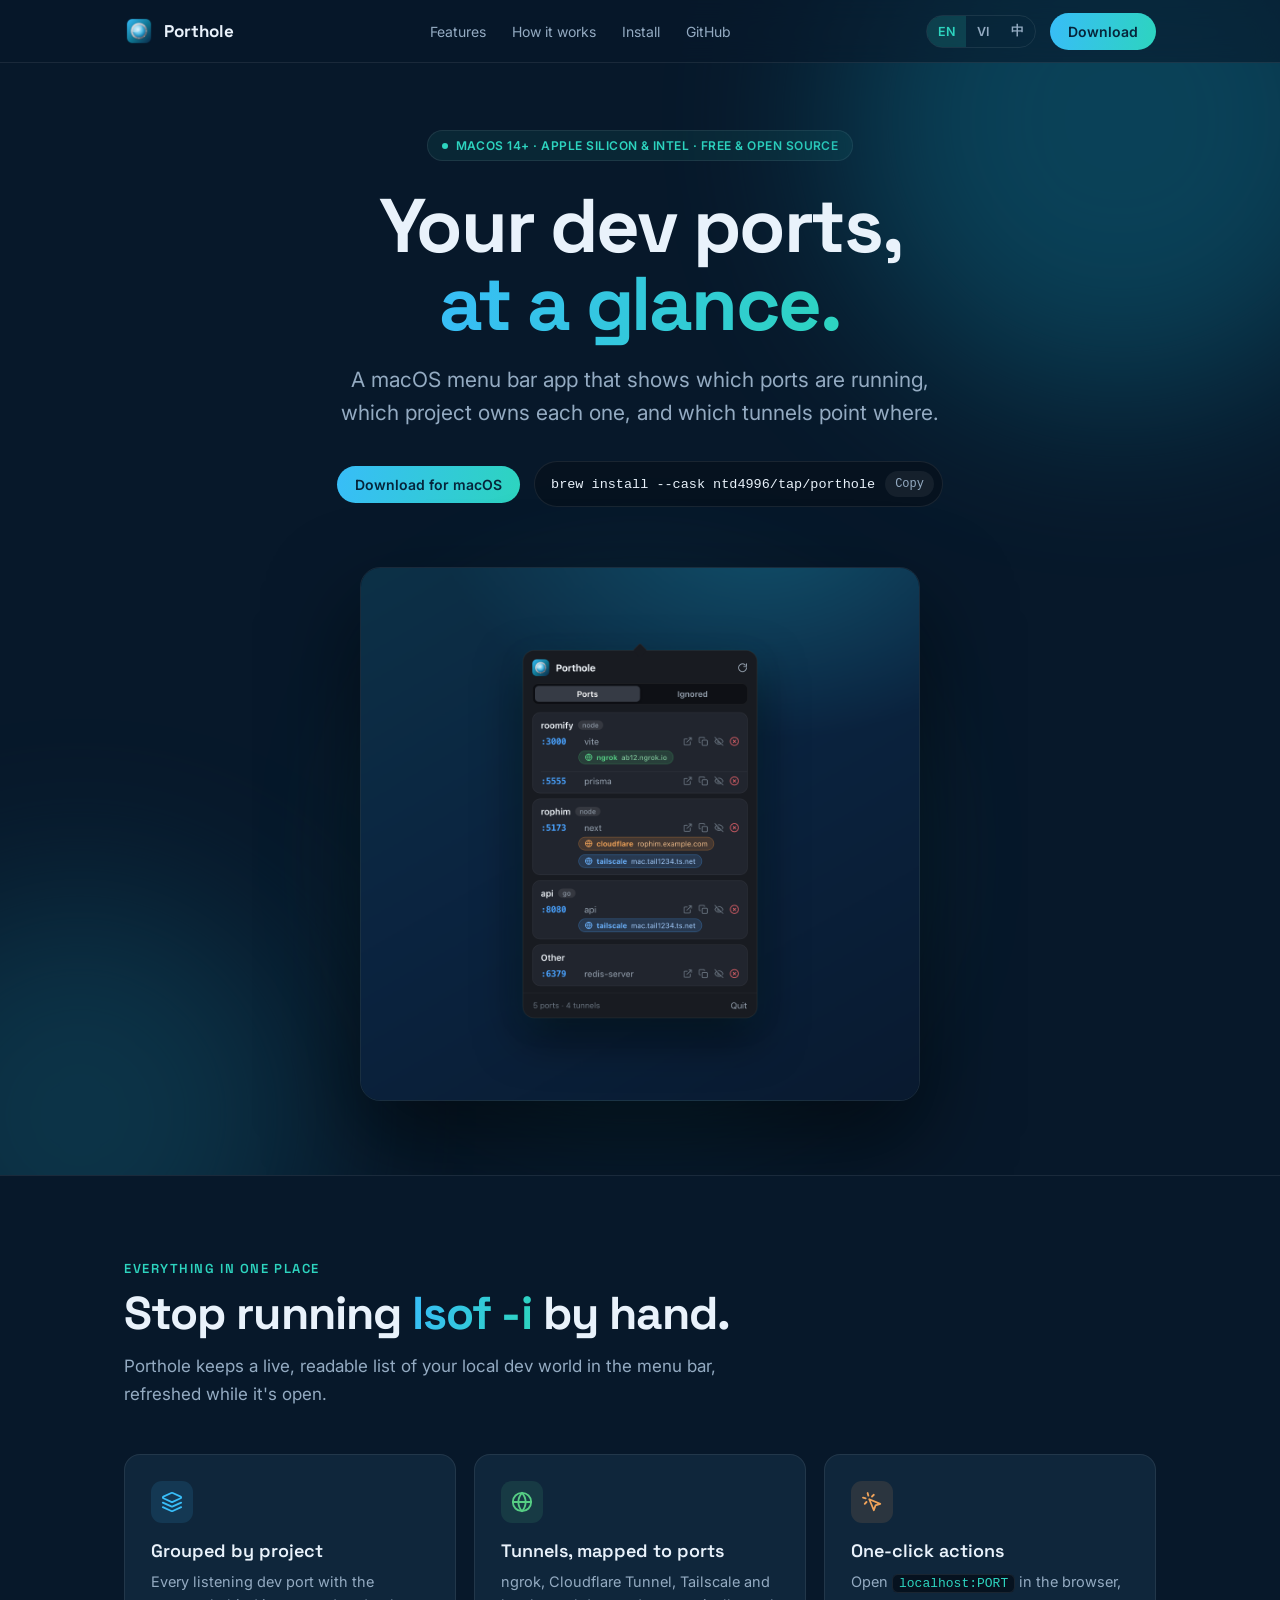
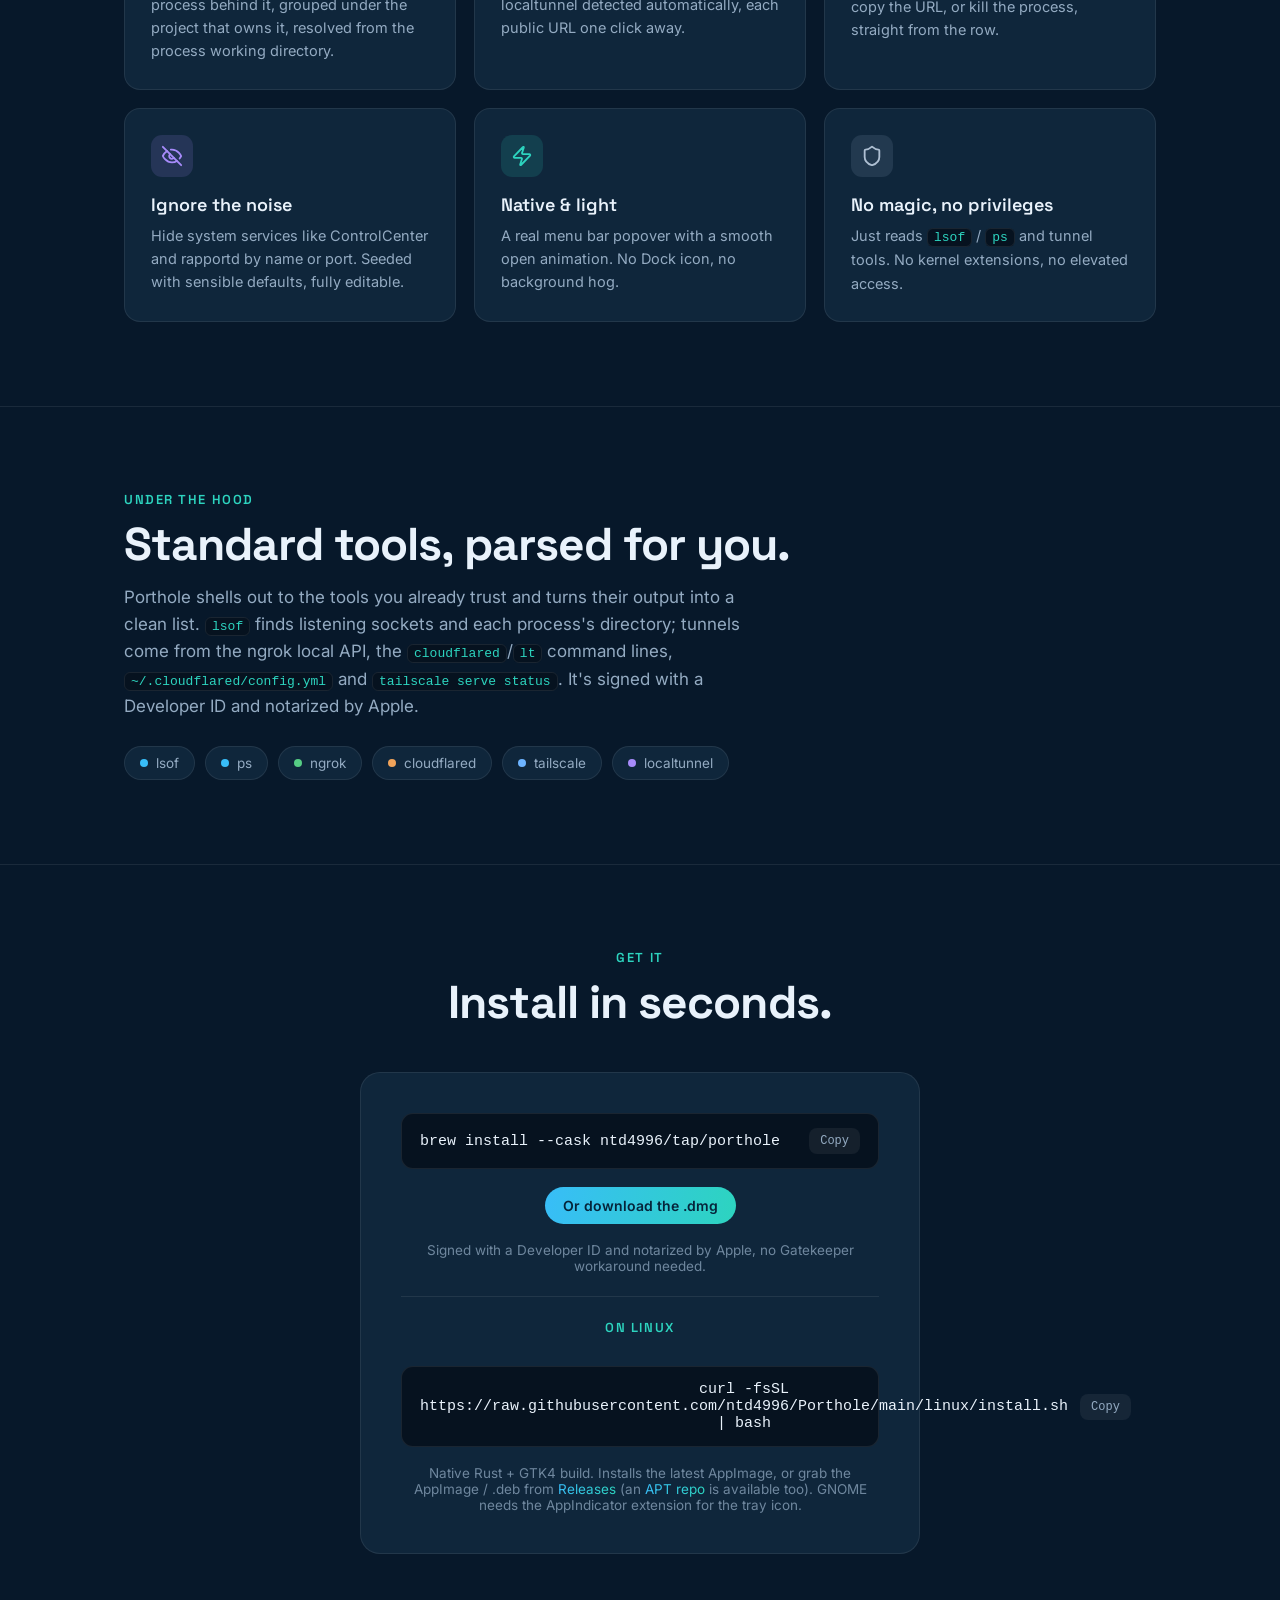
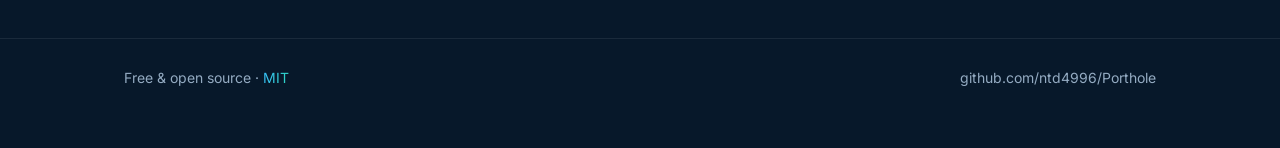
==== commit 0d359b61: "feat(linux): signed APT repository + auto pages/apt deploy" ====
--- a/landing/index.html
+++ b/landing/index.html
@@ -236,7 +236,7 @@
     get_dmg:"Or download the .dmg",
     get_note:"Signed with a Developer ID and notarized by Apple, no Gatekeeper workaround needed.",
     get_linux_eyebrow:"On Linux",
-    get_linux_note:'Native Rust + GTK4 build. Installs the latest AppImage, or grab the AppImage / .deb from <a class="grad" href="https://github.com/ntd4996/Porthole/releases">Releases</a>. GNOME needs the AppIndicator extension for the tray icon.',
+    get_linux_note:'Native Rust + GTK4 build. Installs the latest AppImage, or grab the AppImage / .deb from <a class="grad" href="https://github.com/ntd4996/Porthole/releases">Releases</a> (an <a class="grad" href="https://github.com/ntd4996/Porthole#linux">APT repo</a> is available too). GNOME needs the AppIndicator extension for the tray icon.',
     foot_left:'Free &amp; open source · <a class="grad" href="https://github.com/ntd4996/Porthole/blob/main/LICENSE">MIT</a>'
   },
   vi:{
@@ -269,7 +269,7 @@
     get_dmg:"Hoặc tải file .dmg",
     get_note:"Được ký bằng Developer ID và notarize bởi Apple, không cần lách Gatekeeper.",
     get_linux_eyebrow:"Trên Linux",
-    get_linux_note:'Bản Rust + GTK4 gốc. Cài AppImage mới nhất, hoặc tải AppImage / .deb ở <a class="grad" href="https://github.com/ntd4996/Porthole/releases">Releases</a>. GNOME cần extension AppIndicator để hiện icon khay.',
+    get_linux_note:'Bản Rust + GTK4 gốc. Cài AppImage mới nhất, hoặc tải AppImage / .deb ở <a class="grad" href="https://github.com/ntd4996/Porthole/releases">Releases</a> (có cả <a class="grad" href="https://github.com/ntd4996/Porthole#linux">APT repo</a>). GNOME cần extension AppIndicator để hiện icon khay.',
     foot_left:'Miễn phí &amp; mã nguồn mở · <a class="grad" href="https://github.com/ntd4996/Porthole/blob/main/LICENSE">MIT</a>'
   },
   zh:{
@@ -302,7 +302,7 @@
     get_dmg:"或下载 .dmg",
     get_note:"经 Developer ID 签名并通过 Apple 公证，无需绕过 Gatekeeper。",
     get_linux_eyebrow:"在 Linux 上",
-    get_linux_note:'原生 Rust + GTK4 构建。安装最新 AppImage，或从 <a class="grad" href="https://github.com/ntd4996/Porthole/releases">Releases</a> 获取 AppImage / .deb。GNOME 需要 AppIndicator 扩展才能显示托盘图标。',
+    get_linux_note:'原生 Rust + GTK4 构建。安装最新 AppImage，或从 <a class="grad" href="https://github.com/ntd4996/Porthole/releases">Releases</a> 获取 AppImage / .deb（也提供 <a class="grad" href="https://github.com/ntd4996/Porthole#linux">APT 软件源</a>）。GNOME 需要 AppIndicator 扩展才能显示托盘图标。',
     foot_left:'免费 &amp; 开源 · <a class="grad" href="https://github.com/ntd4996/Porthole/blob/main/LICENSE">MIT</a>'
   }
 };
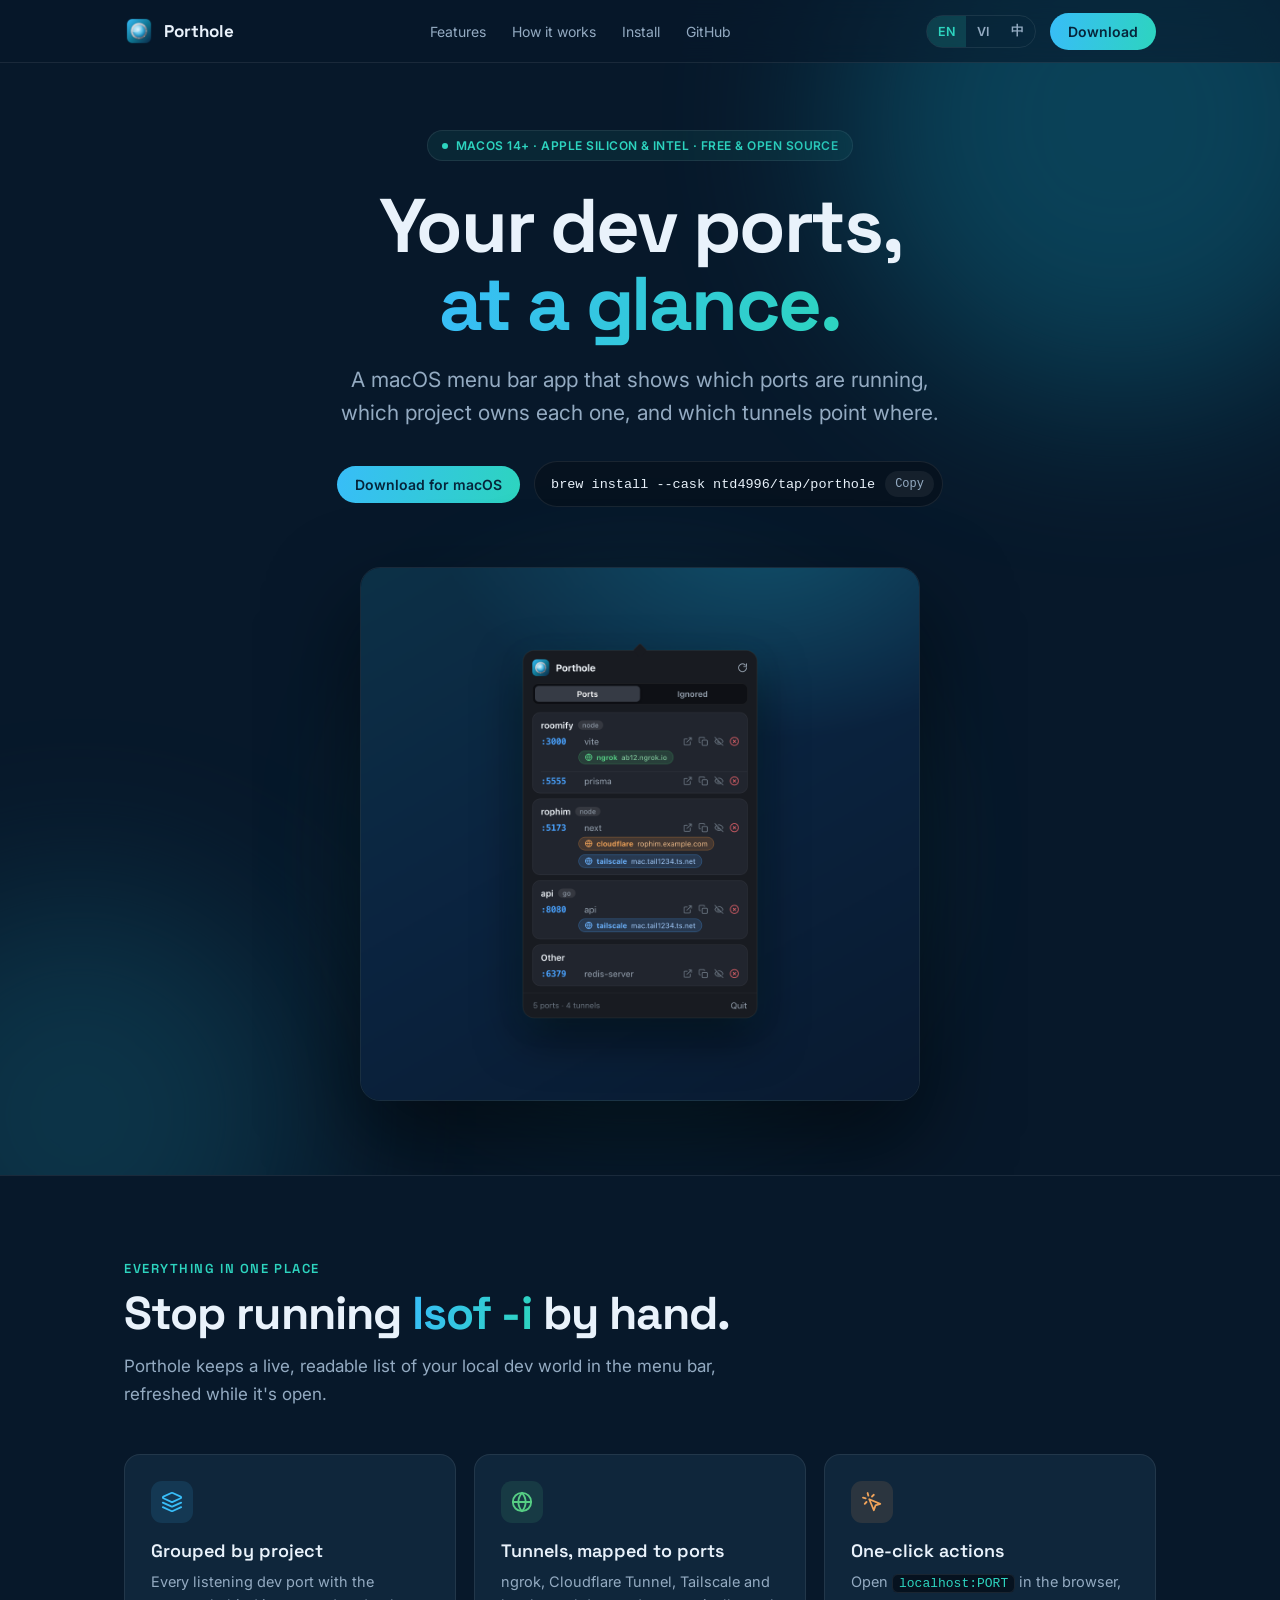
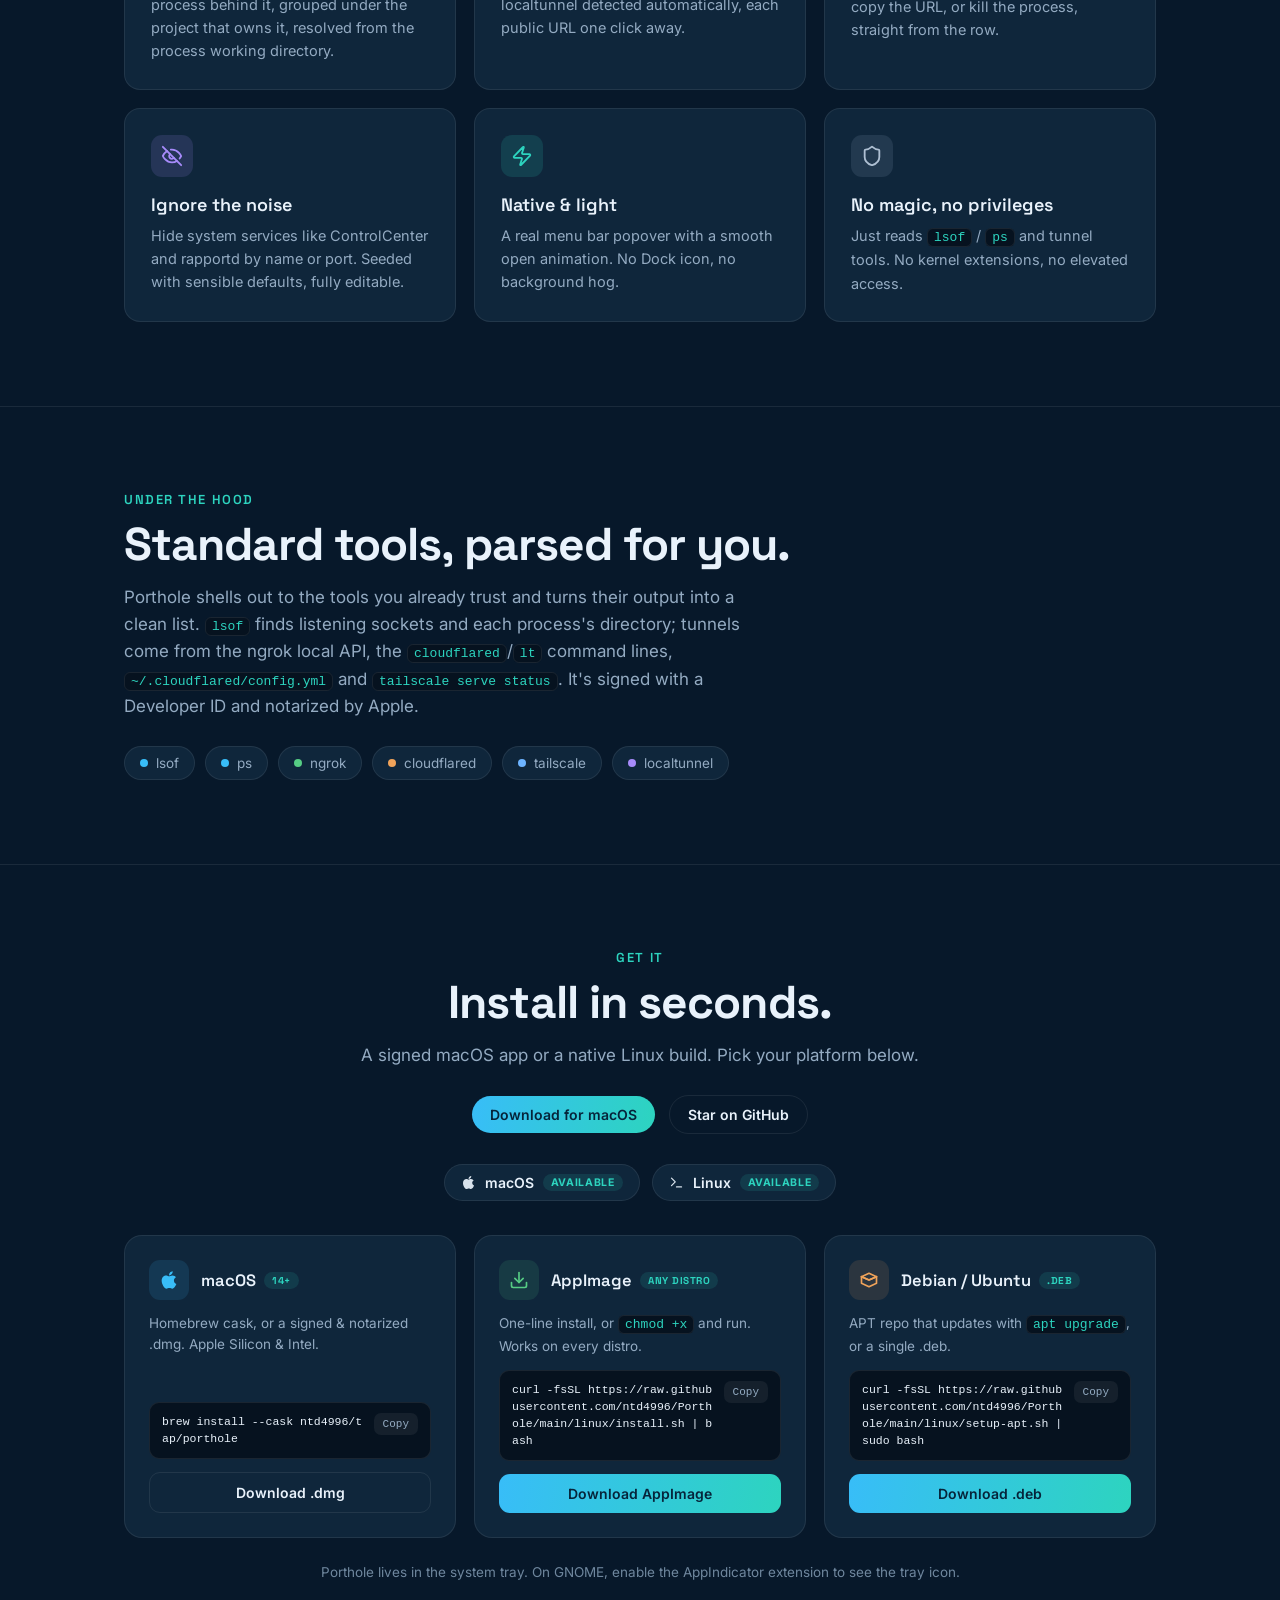
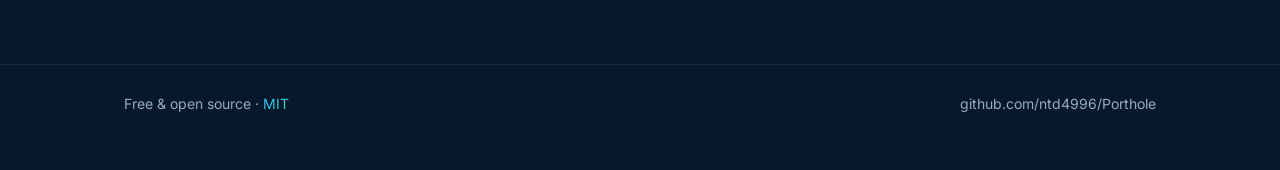
==== commit 6cf36fa4: "feat(landing): redesign install as platform download cards (macOS/AppImage/deb)" ====
--- a/landing/index.html
+++ b/landing/index.html
@@ -96,6 +96,29 @@
   .install .cmd button:hover{color:var(--teal)}
   .note{color:var(--faint);font-size:13.5px}
 
+  /* download cards */
+  .platforms{display:flex;justify-content:center;gap:12px;flex-wrap:wrap;margin:30px 0 4px}
+  .pf{display:inline-flex;align-items:center;gap:9px;background:var(--card);border:1px solid var(--line);border-radius:999px;padding:9px 16px;font-size:14px;color:var(--cream);font-weight:600}
+  .pf svg{width:15px;height:15px;opacity:.92}
+  .pf b{color:var(--teal);font-size:10.5px;font-weight:700;letter-spacing:.06em;text-transform:uppercase;background:rgba(45,212,191,.12);padding:2px 8px;border-radius:999px}
+  .dlcards{display:grid;grid-template-columns:repeat(auto-fit,minmax(280px,1fr));gap:18px;margin-top:34px;text-align:left}
+  .dlcard{display:flex;flex-direction:column;gap:13px;background:var(--card);border:1px solid var(--line);border-radius:18px;padding:24px;transition:.2s}
+  .dlcard:hover{border-color:rgba(45,212,191,.35);transform:translateY(-3px)}
+  .dlcard .top{display:flex;align-items:center;gap:12px}
+  .dlcard .di{width:40px;height:40px;border-radius:11px;display:flex;align-items:center;justify-content:center;background:rgba(56,189,248,.12);color:var(--sky);flex:none}
+  .dlcard .di svg{width:20px;height:20px}
+  .dlcard h3{font-family:var(--disp);font-size:16.5px;font-weight:600;display:flex;align-items:center;gap:8px;flex-wrap:wrap}
+  .dlcard .tag{font-size:10px;font-weight:700;letter-spacing:.05em;text-transform:uppercase;color:var(--teal);background:rgba(45,212,191,.12);border-radius:999px;padding:2px 8px}
+  .dlcard p{color:var(--muted);font-size:13.5px;line-height:1.55;flex:1;margin:0}
+  .dlcard .cmd{font-family:ui-monospace,Menlo,monospace;font-size:11.5px;background:#06121f;border:1px solid var(--line);border-radius:10px;padding:10px 12px;display:flex;align-items:flex-start;justify-content:space-between;gap:8px}
+  .dlcard .cmd span{line-height:1.5;color:var(--cream);word-break:break-all}
+  .dlcard .cmd button{background:rgba(255,255,255,.06);border:none;color:var(--muted);cursor:pointer;font:inherit;font-size:11px;padding:5px 9px;border-radius:7px;flex:none}
+  .dlcard .cmd button:hover{color:var(--teal)}
+  .dlbtn{display:inline-flex;align-items:center;justify-content:center;gap:8px;background:linear-gradient(100deg,var(--sky),var(--teal));color:#06243a;border-radius:11px;padding:11px 14px;font-weight:600;font-size:14px;transition:.15s}
+  .dlbtn:hover{filter:brightness(1.07);transform:translateY(-1px)}
+  .dlbtn.ghost{background:transparent;border:1px solid var(--line);color:var(--cream)}
+  .dlbtn.ghost:hover{border-color:var(--teal);color:var(--teal)}
+
   footer{border-top:1px solid var(--line);padding:30px 0 60px}
   footer .wrap{display:flex;justify-content:space-between;flex-wrap:wrap;gap:14px;color:var(--muted);font-size:14px;align-items:center}
   footer a:hover{color:var(--cream)}
@@ -182,15 +205,40 @@
   <div class="wrap reveal">
     <div class="eyebrow" data-i18n="get_eyebrow">Get it</div>
     <h2 data-i18n="get_h2">Install in seconds.</h2>
-    <div class="box">
-      <div class="cmd"><span id="brew2">brew install --cask ntd4996/tap/porthole</span><button onclick="cp('brew2',this)" data-i18n="copy">Copy</button></div>
-      <a class="btn btn-primary" href="https://github.com/ntd4996/Porthole/releases/latest" data-i18n="get_dmg">Or download the .dmg</a>
-      <span class="note" data-i18n="get_note">Signed with a Developer ID and notarized by Apple, no Gatekeeper workaround needed.</span>
-      <div style="height:1px;background:var(--line);width:100%;margin:4px 0"></div>
-      <div class="eyebrow" data-i18n="get_linux_eyebrow">On Linux</div>
-      <div class="cmd"><span id="lxinstall">curl -fsSL https://raw.githubusercontent.com/ntd4996/Porthole/main/linux/install.sh | bash</span><button onclick="cp('lxinstall',this)" data-i18n="copy">Copy</button></div>
-      <span class="note" data-i18n="get_linux_note">Native Rust + GTK4 build. Installs the latest AppImage, or grab the AppImage / .deb from <a class="grad" href="https://github.com/ntd4996/Porthole/releases">Releases</a>. GNOME needs the AppIndicator extension for the tray icon.</span>
-    </div>
+    <p class="lead" style="margin:0 auto" data-i18n="get_lead">A signed macOS app or a native Linux build. Pick your platform below.</p>
+
+    <div class="cta" style="margin-top:26px">
+      <a class="btn btn-primary" href="https://github.com/ntd4996/Porthole/releases/latest" data-i18n="get_mac_btn">Download for macOS</a>
+      <a class="btn btn-ghost" href="https://github.com/ntd4996/Porthole" data-i18n="get_gh_btn">Star on GitHub</a>
+    </div>
+
+    <div class="platforms">
+      <span class="pf"><svg viewBox="0 0 384 512" fill="currentColor"><path d="M318.7 268.7c-.2-36.7 16.4-64.4 50-84.8-18.8-26.9-47.2-41.7-84.7-44.6-35.5-2.8-74.3 20.7-88.5 20.7-15 0-49.4-19.7-76.4-19.7C63.3 141.2 4 184.8 4 273.5q0 39.3 14.4 81.2c12.8 36.7 59 126.7 107.2 125.2 25.2-.6 43-17.9 75.8-17.9 31.8 0 48.3 17.9 76.4 17.9 48.6-.7 90.4-82.5 102.6-119.3-65.2-30.7-61.7-90-61.7-91.9zm-56.6-164.2c27.3-32.4 24.8-61.9 24-72.5-24.1 1.4-52 16.4-67.9 34.9-17.5 19.8-27.8 44.3-25.6 71.9 26.1 2 49.9-11.4 69.5-34.3z"/></svg>macOS <b data-i18n="avail">Available</b></span>
+      <span class="pf"><svg viewBox="0 0 24 24" fill="none" stroke="currentColor" stroke-width="2" stroke-linecap="round" stroke-linejoin="round"><polyline points="4 17 10 11 4 5"/><line x1="12" x2="20" y1="19" y2="19"/></svg>Linux <b data-i18n="avail">Available</b></span>
+    </div>
+
+    <div class="dlcards">
+      <div class="dlcard">
+        <div class="top"><div class="di"><svg viewBox="0 0 384 512" fill="currentColor"><path d="M318.7 268.7c-.2-36.7 16.4-64.4 50-84.8-18.8-26.9-47.2-41.7-84.7-44.6-35.5-2.8-74.3 20.7-88.5 20.7-15 0-49.4-19.7-76.4-19.7C63.3 141.2 4 184.8 4 273.5q0 39.3 14.4 81.2c12.8 36.7 59 126.7 107.2 125.2 25.2-.6 43-17.9 75.8-17.9 31.8 0 48.3 17.9 76.4 17.9 48.6-.7 90.4-82.5 102.6-119.3-65.2-30.7-61.7-90-61.7-91.9zm-56.6-164.2c27.3-32.4 24.8-61.9 24-72.5-24.1 1.4-52 16.4-67.9 34.9-17.5 19.8-27.8 44.3-25.6 71.9 26.1 2 49.9-11.4 69.5-34.3z"/></svg></div><h3>macOS <span class="tag" data-i18n="dl_mac_tag">14+</span></h3></div>
+        <p data-i18n="dl_mac_p">Homebrew cask, or a signed &amp; notarized .dmg. Apple Silicon &amp; Intel.</p>
+        <div class="cmd"><span id="c_brew">brew install --cask ntd4996/tap/porthole</span><button onclick="cp('c_brew',this)" data-i18n="copy">Copy</button></div>
+        <a class="dlbtn ghost" href="https://github.com/ntd4996/Porthole/releases/latest" data-i18n="dl_dmg">Download .dmg</a>
+      </div>
+      <div class="dlcard">
+        <div class="top"><div class="di" style="background:rgba(86,205,132,.12);color:var(--green)"><svg viewBox="0 0 24 24" fill="none" stroke="currentColor" stroke-width="2" stroke-linecap="round" stroke-linejoin="round"><path d="M21 15v4a2 2 0 0 1-2 2H5a2 2 0 0 1-2-2v-4"/><polyline points="7 10 12 15 17 10"/><line x1="12" x2="12" y1="15" y2="3"/></svg></div><h3>AppImage <span class="tag" data-i18n="dl_any">Any distro</span></h3></div>
+        <p data-i18n="dl_ai_p">One-line install, or <code>chmod +x</code> and run. Works on every distro.</p>
+        <div class="cmd"><span id="c_ai">curl -fsSL https://raw.githubusercontent.com/ntd4996/Porthole/main/linux/install.sh | bash</span><button onclick="cp('c_ai',this)" data-i18n="copy">Copy</button></div>
+        <a class="dlbtn" href="https://github.com/ntd4996/Porthole/releases" data-i18n="dl_ai">Download AppImage</a>
+      </div>
+      <div class="dlcard">
+        <div class="top"><div class="di" style="background:rgba(240,163,90,.12);color:var(--orange)"><svg viewBox="0 0 24 24" fill="none" stroke="currentColor" stroke-width="2" stroke-linecap="round" stroke-linejoin="round"><path d="m21 8-9 4-9-4 9-4 9 4Z"/><path d="M3 8v8l9 4 9-4V8"/><path d="m3 8 9 4 9-4"/></svg></div><h3>Debian / Ubuntu <span class="tag">.deb</span></h3></div>
+        <p data-i18n="dl_deb_p">APT repo that updates with <code>apt upgrade</code>, or a single .deb.</p>
+        <div class="cmd"><span id="c_apt">curl -fsSL https://raw.githubusercontent.com/ntd4996/Porthole/main/linux/setup-apt.sh | sudo bash</span><button onclick="cp('c_apt',this)" data-i18n="copy">Copy</button></div>
+        <a class="dlbtn" href="https://github.com/ntd4996/Porthole/releases" data-i18n="dl_deb">Download .deb</a>
+      </div>
+    </div>
+
+    <p class="note" style="margin-top:26px" data-i18n="get_tray_note">Porthole lives in the system tray. On GNOME, enable the AppIndicator extension to see the tray icon.</p>
   </div>
 </section>
 
@@ -233,6 +281,12 @@
     how_lead:"Porthole shells out to the tools you already trust and turns their output into a clean list. <code>lsof</code> finds listening sockets and each process's directory; tunnels come from the ngrok local API, the <code>cloudflared</code>/<code>lt</code> command lines, <code>~/.cloudflared/config.yml</code> and <code>tailscale serve status</code>. It's signed with a Developer ID and notarized by Apple.",
     get_eyebrow:"Get it",
     get_h2:"Install in seconds.",
+    get_lead:"A signed macOS app or a native Linux build. Pick your platform below.",
+    get_mac_btn:"Download for macOS", get_gh_btn:"Star on GitHub", avail:"Available",
+    dl_mac_tag:"14+", dl_mac_p:"Homebrew cask, or a signed &amp; notarized .dmg. Apple Silicon &amp; Intel.", dl_dmg:"Download .dmg",
+    dl_any:"Any distro", dl_ai_p:"One-line install, or <code>chmod +x</code> and run. Works on every distro.", dl_ai:"Download AppImage",
+    dl_deb_p:"APT repo that updates with <code>apt upgrade</code>, or a single .deb.", dl_deb:"Download .deb",
+    get_tray_note:"Porthole lives in the system tray. On GNOME, enable the AppIndicator extension to see the tray icon.",
     get_dmg:"Or download the .dmg",
     get_note:"Signed with a Developer ID and notarized by Apple, no Gatekeeper workaround needed.",
     get_linux_eyebrow:"On Linux",
@@ -266,6 +320,12 @@
     how_lead:"Porthole gọi các công cụ bạn vốn tin dùng và biến output của chúng thành danh sách gọn gàng. <code>lsof</code> tìm socket đang lắng nghe và thư mục của từng tiến trình; tunnel đến từ ngrok local API, dòng lệnh <code>cloudflared</code>/<code>lt</code>, <code>~/.cloudflared/config.yml</code> và <code>tailscale serve status</code>. Ứng dụng được ký bằng Developer ID và notarize bởi Apple.",
     get_eyebrow:"Tải ngay",
     get_h2:"Cài đặt trong vài giây.",
+    get_lead:"Bản macOS đã ký hoặc bản Linux gốc. Chọn nền tảng của bạn bên dưới.",
+    get_mac_btn:"Tải cho macOS", get_gh_btn:"Star trên GitHub", avail:"Sẵn sàng",
+    dl_mac_tag:"14+", dl_mac_p:"Homebrew cask, hoặc file .dmg đã ký &amp; notarize. Apple Silicon &amp; Intel.", dl_dmg:"Tải .dmg",
+    dl_any:"Mọi distro", dl_ai_p:"Cài một dòng, hoặc <code>chmod +x</code> rồi chạy. Chạy trên mọi distro.", dl_ai:"Tải AppImage",
+    dl_deb_p:"APT repo tự cập nhật qua <code>apt upgrade</code>, hoặc một file .deb.", dl_deb:"Tải .deb",
+    get_tray_note:"Porthole nằm ở khay hệ thống. Trên GNOME, bật extension AppIndicator để thấy icon khay.",
     get_dmg:"Hoặc tải file .dmg",
     get_note:"Được ký bằng Developer ID và notarize bởi Apple, không cần lách Gatekeeper.",
     get_linux_eyebrow:"Trên Linux",
@@ -299,6 +359,12 @@
     how_lead:"Porthole 调用你早已信任的工具，并把它们的输出整理成清晰的列表。<code>lsof</code> 查找监听中的套接字和每个进程的目录；隧道信息来自 ngrok 本地 API、<code>cloudflared</code>/<code>lt</code> 命令行、<code>~/.cloudflared/config.yml</code> 以及 <code>tailscale serve status</code>。应用经 Developer ID 签名并通过 Apple 公证。",
     get_eyebrow:"获取",
     get_h2:"几秒完成安装。",
+    get_lead:"已签名的 macOS 应用，或原生 Linux 构建。在下面选择你的平台。",
+    get_mac_btn:"下载 macOS 版", get_gh_btn:"在 GitHub 加星", avail:"可用",
+    dl_mac_tag:"14+", dl_mac_p:"Homebrew cask，或经签名并公证的 .dmg。Apple Silicon &amp; Intel。", dl_dmg:"下载 .dmg",
+    dl_any:"任意发行版", dl_ai_p:"一行命令安装，或 <code>chmod +x</code> 后运行。适用于所有发行版。", dl_ai:"下载 AppImage",
+    dl_deb_p:"APT 软件源，用 <code>apt upgrade</code> 自动更新，或单个 .deb。", dl_deb:"下载 .deb",
+    get_tray_note:"Porthole 位于系统托盘。在 GNOME 上，启用 AppIndicator 扩展以显示托盘图标。",
     get_dmg:"或下载 .dmg",
     get_note:"经 Developer ID 签名并通过 Apple 公证，无需绕过 Gatekeeper。",
     get_linux_eyebrow:"在 Linux 上",
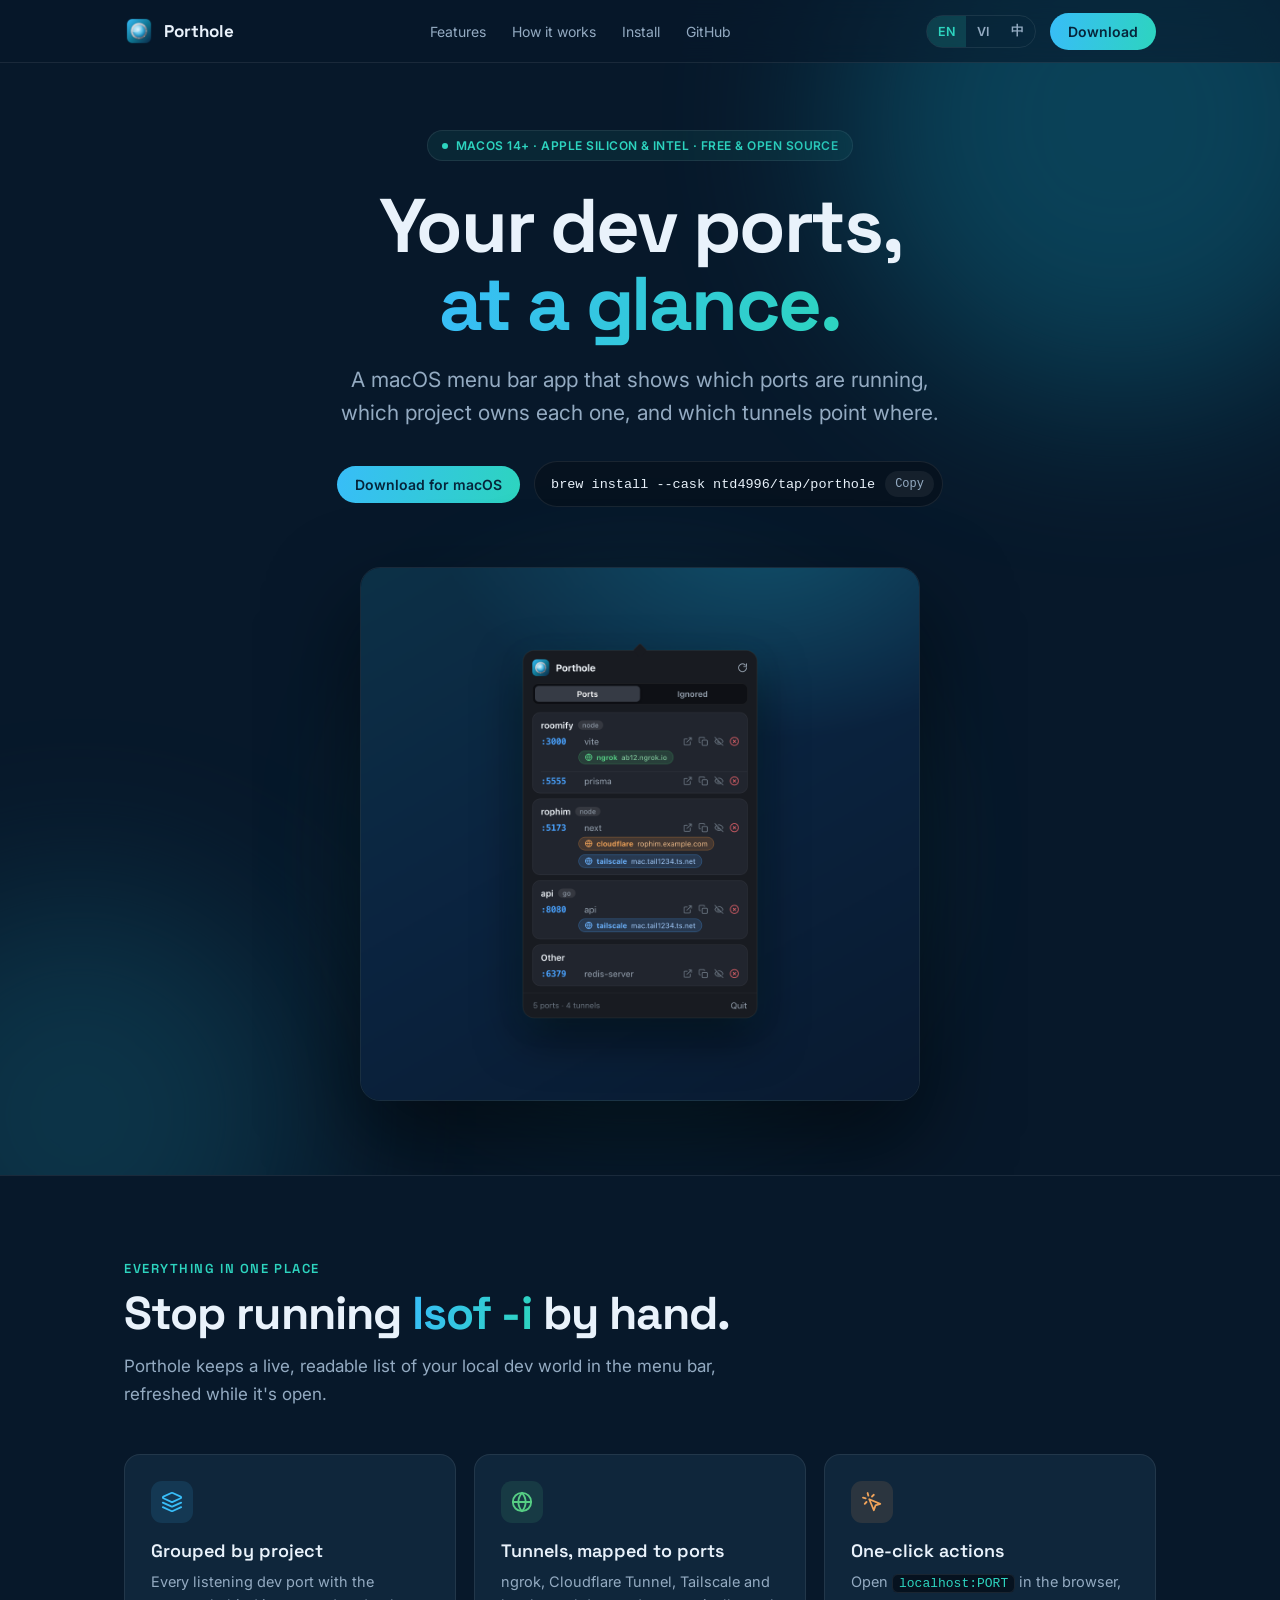
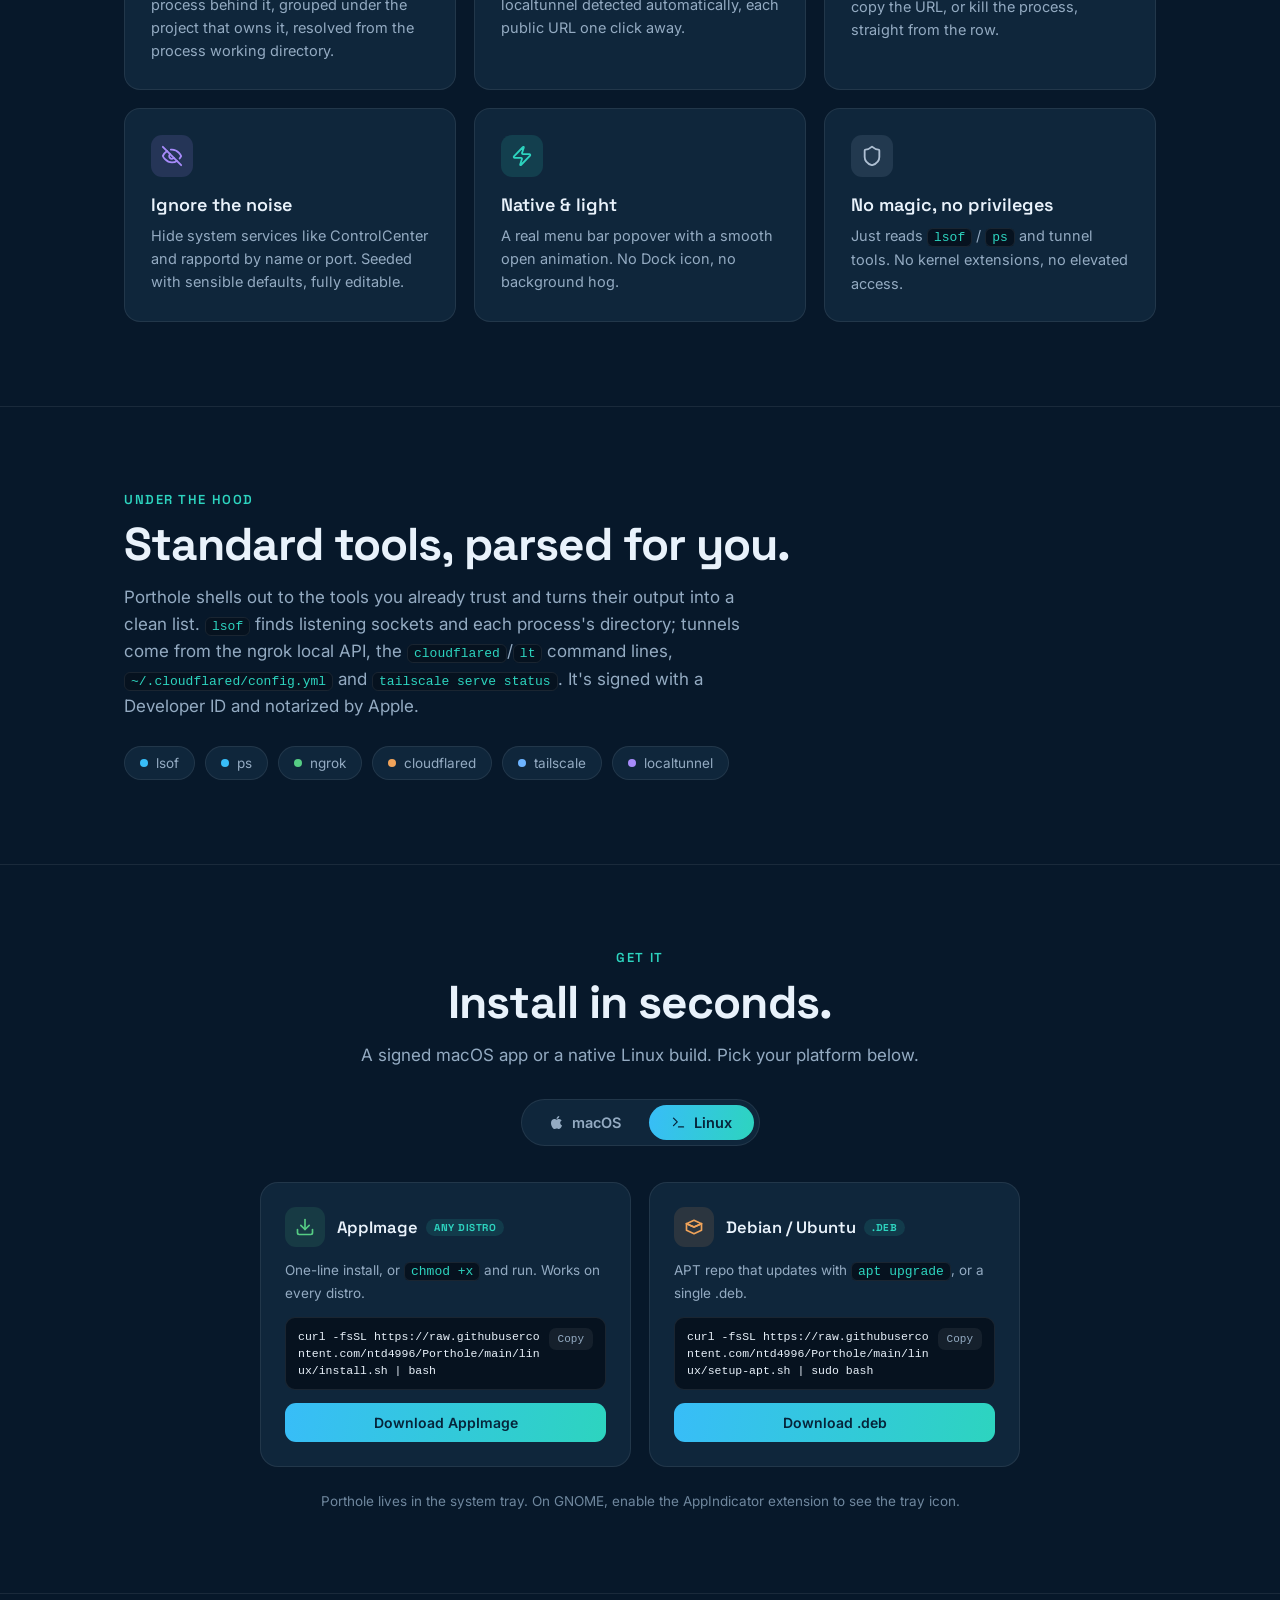
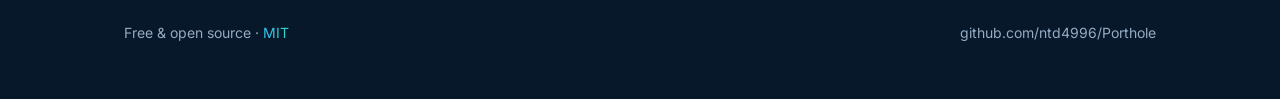
==== commit dc10026e: "feat(landing): macOS/Linux tabs in install section" ====
--- a/landing/index.html
+++ b/landing/index.html
@@ -118,6 +118,14 @@
   .dlbtn:hover{filter:brightness(1.07);transform:translateY(-1px)}
   .dlbtn.ghost{background:transparent;border:1px solid var(--line);color:var(--cream)}
   .dlbtn.ghost:hover{border-color:var(--teal);color:var(--teal)}
+  .osTabs{display:inline-flex;gap:6px;background:var(--card);border:1px solid var(--line);border-radius:999px;padding:5px;margin:30px 0 2px}
+  .osTab{display:inline-flex;align-items:center;gap:8px;background:transparent;border:none;color:var(--muted);cursor:pointer;font:inherit;font-weight:600;font-size:14.5px;padding:9px 22px;border-radius:999px;transition:.15s}
+  .osTab svg{width:15px;height:15px}
+  .osTab:hover{color:var(--cream)}
+  .osTab.on{background:linear-gradient(100deg,var(--sky),var(--teal));color:#06243a}
+  .ospanel{margin-top:6px}
+  .ospanel[hidden]{display:none}
+  .dlcards-2{max-width:760px;margin-left:auto;margin-right:auto}
 
   footer{border-top:1px solid var(--line);padding:30px 0 60px}
   footer .wrap{display:flex;justify-content:space-between;flex-wrap:wrap;gap:14px;color:var(--muted);font-size:14px;align-items:center}
@@ -207,34 +215,40 @@
     <h2 data-i18n="get_h2">Install in seconds.</h2>
     <p class="lead" style="margin:0 auto" data-i18n="get_lead">A signed macOS app or a native Linux build. Pick your platform below.</p>
 
-    <div class="cta" style="margin-top:26px">
-      <a class="btn btn-primary" href="https://github.com/ntd4996/Porthole/releases/latest" data-i18n="get_mac_btn">Download for macOS</a>
-      <a class="btn btn-ghost" href="https://github.com/ntd4996/Porthole" data-i18n="get_gh_btn">Star on GitHub</a>
-    </div>
-
-    <div class="platforms">
-      <span class="pf"><svg viewBox="0 0 384 512" fill="currentColor"><path d="M318.7 268.7c-.2-36.7 16.4-64.4 50-84.8-18.8-26.9-47.2-41.7-84.7-44.6-35.5-2.8-74.3 20.7-88.5 20.7-15 0-49.4-19.7-76.4-19.7C63.3 141.2 4 184.8 4 273.5q0 39.3 14.4 81.2c12.8 36.7 59 126.7 107.2 125.2 25.2-.6 43-17.9 75.8-17.9 31.8 0 48.3 17.9 76.4 17.9 48.6-.7 90.4-82.5 102.6-119.3-65.2-30.7-61.7-90-61.7-91.9zm-56.6-164.2c27.3-32.4 24.8-61.9 24-72.5-24.1 1.4-52 16.4-67.9 34.9-17.5 19.8-27.8 44.3-25.6 71.9 26.1 2 49.9-11.4 69.5-34.3z"/></svg>macOS <b data-i18n="avail">Available</b></span>
-      <span class="pf"><svg viewBox="0 0 24 24" fill="none" stroke="currentColor" stroke-width="2" stroke-linecap="round" stroke-linejoin="round"><polyline points="4 17 10 11 4 5"/><line x1="12" x2="20" y1="19" y2="19"/></svg>Linux <b data-i18n="avail">Available</b></span>
-    </div>
-
-    <div class="dlcards">
-      <div class="dlcard">
-        <div class="top"><div class="di"><svg viewBox="0 0 384 512" fill="currentColor"><path d="M318.7 268.7c-.2-36.7 16.4-64.4 50-84.8-18.8-26.9-47.2-41.7-84.7-44.6-35.5-2.8-74.3 20.7-88.5 20.7-15 0-49.4-19.7-76.4-19.7C63.3 141.2 4 184.8 4 273.5q0 39.3 14.4 81.2c12.8 36.7 59 126.7 107.2 125.2 25.2-.6 43-17.9 75.8-17.9 31.8 0 48.3 17.9 76.4 17.9 48.6-.7 90.4-82.5 102.6-119.3-65.2-30.7-61.7-90-61.7-91.9zm-56.6-164.2c27.3-32.4 24.8-61.9 24-72.5-24.1 1.4-52 16.4-67.9 34.9-17.5 19.8-27.8 44.3-25.6 71.9 26.1 2 49.9-11.4 69.5-34.3z"/></svg></div><h3>macOS <span class="tag" data-i18n="dl_mac_tag">14+</span></h3></div>
-        <p data-i18n="dl_mac_p">Homebrew cask, or a signed &amp; notarized .dmg. Apple Silicon &amp; Intel.</p>
-        <div class="cmd"><span id="c_brew">brew install --cask ntd4996/tap/porthole</span><button onclick="cp('c_brew',this)" data-i18n="copy">Copy</button></div>
-        <a class="dlbtn ghost" href="https://github.com/ntd4996/Porthole/releases/latest" data-i18n="dl_dmg">Download .dmg</a>
+    <div class="osTabs" role="tablist">
+      <button class="osTab" data-os="mac" onclick="showOS('mac')"><svg viewBox="0 0 384 512" fill="currentColor"><path d="M318.7 268.7c-.2-36.7 16.4-64.4 50-84.8-18.8-26.9-47.2-41.7-84.7-44.6-35.5-2.8-74.3 20.7-88.5 20.7-15 0-49.4-19.7-76.4-19.7C63.3 141.2 4 184.8 4 273.5q0 39.3 14.4 81.2c12.8 36.7 59 126.7 107.2 125.2 25.2-.6 43-17.9 75.8-17.9 31.8 0 48.3 17.9 76.4 17.9 48.6-.7 90.4-82.5 102.6-119.3-65.2-30.7-61.7-90-61.7-91.9zm-56.6-164.2c27.3-32.4 24.8-61.9 24-72.5-24.1 1.4-52 16.4-67.9 34.9-17.5 19.8-27.8 44.3-25.6 71.9 26.1 2 49.9-11.4 69.5-34.3z"/></svg>macOS</button>
+      <button class="osTab" data-os="linux" onclick="showOS('linux')"><svg viewBox="0 0 24 24" fill="none" stroke="currentColor" stroke-width="2" stroke-linecap="round" stroke-linejoin="round"><polyline points="4 17 10 11 4 5"/><line x1="12" x2="20" y1="19" y2="19"/></svg>Linux</button>
+    </div>
+
+    <div class="ospanel" data-os="mac">
+      <div class="dlcards dlcards-2">
+        <div class="dlcard">
+          <div class="top"><div class="di"><svg viewBox="0 0 384 512" fill="currentColor"><path d="M318.7 268.7c-.2-36.7 16.4-64.4 50-84.8-18.8-26.9-47.2-41.7-84.7-44.6-35.5-2.8-74.3 20.7-88.5 20.7-15 0-49.4-19.7-76.4-19.7C63.3 141.2 4 184.8 4 273.5q0 39.3 14.4 81.2c12.8 36.7 59 126.7 107.2 125.2 25.2-.6 43-17.9 75.8-17.9 31.8 0 48.3 17.9 76.4 17.9 48.6-.7 90.4-82.5 102.6-119.3-65.2-30.7-61.7-90-61.7-91.9zm-56.6-164.2c27.3-32.4 24.8-61.9 24-72.5-24.1 1.4-52 16.4-67.9 34.9-17.5 19.8-27.8 44.3-25.6 71.9 26.1 2 49.9-11.4 69.5-34.3z"/></svg></div><h3>Homebrew <span class="tag" data-i18n="dl_reco">Recommended</span></h3></div>
+          <p data-i18n="dl_brew_p">One command, and it stays current with <code>brew upgrade</code>.</p>
+          <div class="cmd"><span id="c_brew">brew install --cask ntd4996/tap/porthole</span><button onclick="cp('c_brew',this)" data-i18n="copy">Copy</button></div>
+        </div>
+        <div class="dlcard">
+          <div class="top"><div class="di" style="background:rgba(56,189,248,.12);color:var(--sky)"><svg viewBox="0 0 24 24" fill="none" stroke="currentColor" stroke-width="2" stroke-linecap="round" stroke-linejoin="round"><path d="M21 15v4a2 2 0 0 1-2 2H5a2 2 0 0 1-2-2v-4"/><polyline points="7 10 12 15 17 10"/><line x1="12" x2="12" y1="15" y2="3"/></svg></div><h3>Direct .dmg <span class="tag" data-i18n="dl_mac_tag">14+</span></h3></div>
+          <p data-i18n="dl_dmg_p">Signed &amp; notarized by Apple. Apple Silicon &amp; Intel, no Gatekeeper prompt.</p>
+          <a class="dlbtn" href="https://github.com/ntd4996/Porthole/releases/latest" data-i18n="dl_dmg">Download .dmg</a>
+        </div>
       </div>
-      <div class="dlcard">
-        <div class="top"><div class="di" style="background:rgba(86,205,132,.12);color:var(--green)"><svg viewBox="0 0 24 24" fill="none" stroke="currentColor" stroke-width="2" stroke-linecap="round" stroke-linejoin="round"><path d="M21 15v4a2 2 0 0 1-2 2H5a2 2 0 0 1-2-2v-4"/><polyline points="7 10 12 15 17 10"/><line x1="12" x2="12" y1="15" y2="3"/></svg></div><h3>AppImage <span class="tag" data-i18n="dl_any">Any distro</span></h3></div>
-        <p data-i18n="dl_ai_p">One-line install, or <code>chmod +x</code> and run. Works on every distro.</p>
-        <div class="cmd"><span id="c_ai">curl -fsSL https://raw.githubusercontent.com/ntd4996/Porthole/main/linux/install.sh | bash</span><button onclick="cp('c_ai',this)" data-i18n="copy">Copy</button></div>
-        <a class="dlbtn" href="https://github.com/ntd4996/Porthole/releases" data-i18n="dl_ai">Download AppImage</a>
-      </div>
-      <div class="dlcard">
-        <div class="top"><div class="di" style="background:rgba(240,163,90,.12);color:var(--orange)"><svg viewBox="0 0 24 24" fill="none" stroke="currentColor" stroke-width="2" stroke-linecap="round" stroke-linejoin="round"><path d="m21 8-9 4-9-4 9-4 9 4Z"/><path d="M3 8v8l9 4 9-4V8"/><path d="m3 8 9 4 9-4"/></svg></div><h3>Debian / Ubuntu <span class="tag">.deb</span></h3></div>
-        <p data-i18n="dl_deb_p">APT repo that updates with <code>apt upgrade</code>, or a single .deb.</p>
-        <div class="cmd"><span id="c_apt">curl -fsSL https://raw.githubusercontent.com/ntd4996/Porthole/main/linux/setup-apt.sh | sudo bash</span><button onclick="cp('c_apt',this)" data-i18n="copy">Copy</button></div>
-        <a class="dlbtn" href="https://github.com/ntd4996/Porthole/releases" data-i18n="dl_deb">Download .deb</a>
+    </div>
+
+    <div class="ospanel" data-os="linux" hidden>
+      <div class="dlcards dlcards-2">
+        <div class="dlcard">
+          <div class="top"><div class="di" style="background:rgba(86,205,132,.12);color:var(--green)"><svg viewBox="0 0 24 24" fill="none" stroke="currentColor" stroke-width="2" stroke-linecap="round" stroke-linejoin="round"><path d="M21 15v4a2 2 0 0 1-2 2H5a2 2 0 0 1-2-2v-4"/><polyline points="7 10 12 15 17 10"/><line x1="12" x2="12" y1="15" y2="3"/></svg></div><h3>AppImage <span class="tag" data-i18n="dl_any">Any distro</span></h3></div>
+          <p data-i18n="dl_ai_p">One-line install, or <code>chmod +x</code> and run. Works on every distro.</p>
+          <div class="cmd"><span id="c_ai">curl -fsSL https://raw.githubusercontent.com/ntd4996/Porthole/main/linux/install.sh | bash</span><button onclick="cp('c_ai',this)" data-i18n="copy">Copy</button></div>
+          <a class="dlbtn" href="https://github.com/ntd4996/Porthole/releases" data-i18n="dl_ai">Download AppImage</a>
+        </div>
+        <div class="dlcard">
+          <div class="top"><div class="di" style="background:rgba(240,163,90,.12);color:var(--orange)"><svg viewBox="0 0 24 24" fill="none" stroke="currentColor" stroke-width="2" stroke-linecap="round" stroke-linejoin="round"><path d="m21 8-9 4-9-4 9-4 9 4Z"/><path d="M3 8v8l9 4 9-4V8"/><path d="m3 8 9 4 9-4"/></svg></div><h3>Debian / Ubuntu <span class="tag">.deb</span></h3></div>
+          <p data-i18n="dl_deb_p">APT repo that updates with <code>apt upgrade</code>, or a single .deb.</p>
+          <div class="cmd"><span id="c_apt">curl -fsSL https://raw.githubusercontent.com/ntd4996/Porthole/main/linux/setup-apt.sh | sudo bash</span><button onclick="cp('c_apt',this)" data-i18n="copy">Copy</button></div>
+          <a class="dlbtn" href="https://github.com/ntd4996/Porthole/releases" data-i18n="dl_deb">Download .deb</a>
+        </div>
       </div>
     </div>
 
@@ -284,6 +298,7 @@
     get_lead:"A signed macOS app or a native Linux build. Pick your platform below.",
     get_mac_btn:"Download for macOS", get_gh_btn:"Star on GitHub", avail:"Available",
     dl_mac_tag:"14+", dl_mac_p:"Homebrew cask, or a signed &amp; notarized .dmg. Apple Silicon &amp; Intel.", dl_dmg:"Download .dmg",
+    dl_reco:"Recommended", dl_brew_p:"One command, and it stays current with <code>brew upgrade</code>.", dl_dmg_p:"Signed &amp; notarized by Apple. Apple Silicon &amp; Intel, no Gatekeeper prompt.",
     dl_any:"Any distro", dl_ai_p:"One-line install, or <code>chmod +x</code> and run. Works on every distro.", dl_ai:"Download AppImage",
     dl_deb_p:"APT repo that updates with <code>apt upgrade</code>, or a single .deb.", dl_deb:"Download .deb",
     get_tray_note:"Porthole lives in the system tray. On GNOME, enable the AppIndicator extension to see the tray icon.",
@@ -323,6 +338,7 @@
     get_lead:"Bản macOS đã ký hoặc bản Linux gốc. Chọn nền tảng của bạn bên dưới.",
     get_mac_btn:"Tải cho macOS", get_gh_btn:"Star trên GitHub", avail:"Sẵn sàng",
     dl_mac_tag:"14+", dl_mac_p:"Homebrew cask, hoặc file .dmg đã ký &amp; notarize. Apple Silicon &amp; Intel.", dl_dmg:"Tải .dmg",
+    dl_reco:"Khuyên dùng", dl_brew_p:"Một lệnh, tự cập nhật qua <code>brew upgrade</code>.", dl_dmg_p:"Đã ký &amp; notarize bởi Apple. Apple Silicon &amp; Intel, không bị Gatekeeper hỏi.",
     dl_any:"Mọi distro", dl_ai_p:"Cài một dòng, hoặc <code>chmod +x</code> rồi chạy. Chạy trên mọi distro.", dl_ai:"Tải AppImage",
     dl_deb_p:"APT repo tự cập nhật qua <code>apt upgrade</code>, hoặc một file .deb.", dl_deb:"Tải .deb",
     get_tray_note:"Porthole nằm ở khay hệ thống. Trên GNOME, bật extension AppIndicator để thấy icon khay.",
@@ -362,6 +378,7 @@
     get_lead:"已签名的 macOS 应用，或原生 Linux 构建。在下面选择你的平台。",
     get_mac_btn:"下载 macOS 版", get_gh_btn:"在 GitHub 加星", avail:"可用",
     dl_mac_tag:"14+", dl_mac_p:"Homebrew cask，或经签名并公证的 .dmg。Apple Silicon &amp; Intel。", dl_dmg:"下载 .dmg",
+    dl_reco:"推荐", dl_brew_p:"一条命令，并通过 <code>brew upgrade</code> 保持最新。", dl_dmg_p:"经 Apple 签名并公证。Apple Silicon &amp; Intel，无 Gatekeeper 提示。",
     dl_any:"任意发行版", dl_ai_p:"一行命令安装，或 <code>chmod +x</code> 后运行。适用于所有发行版。", dl_ai:"下载 AppImage",
     dl_deb_p:"APT 软件源，用 <code>apt upgrade</code> 自动更新，或单个 .deb。", dl_deb:"下载 .deb",
     get_tray_note:"Porthole 位于系统托盘。在 GNOME 上，启用 AppIndicator 扩展以显示托盘图标。",
@@ -404,6 +421,12 @@
 });
 applyLang(pickLang());
 
+function showOS(os){
+  document.querySelectorAll(".osTab").forEach(function(t){t.classList.toggle("on", t.getAttribute("data-os")===os)});
+  document.querySelectorAll(".ospanel").forEach(function(p){p.hidden = p.getAttribute("data-os")!==os});
+}
+showOS(/Mac|iPhone|iPad/i.test(navigator.platform||navigator.userAgent) ? "mac" : "linux");
+
 var io=new IntersectionObserver(function(es){es.forEach(function(e){if(e.isIntersecting){e.target.classList.add('in');io.unobserve(e.target)}})},{threshold:.12});
 document.querySelectorAll('.reveal').forEach(function(el){io.observe(el)});
 </script>
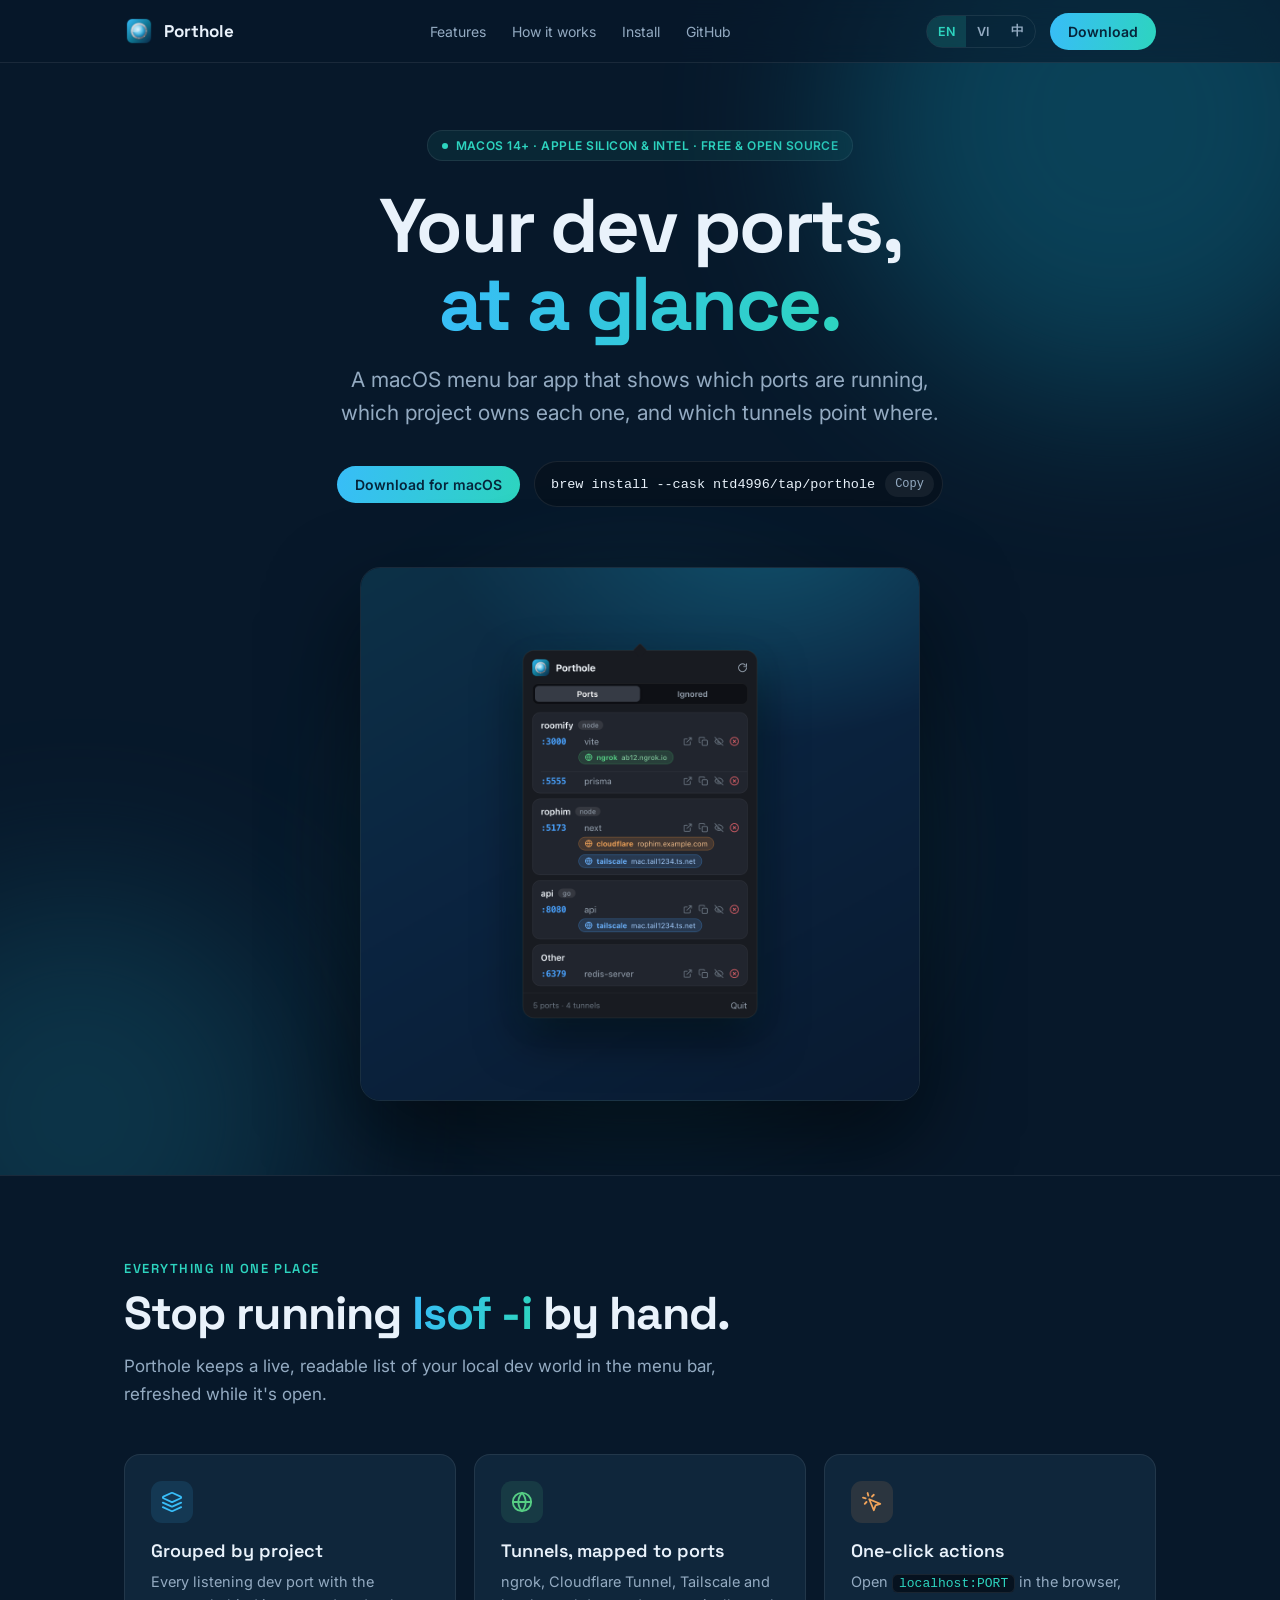
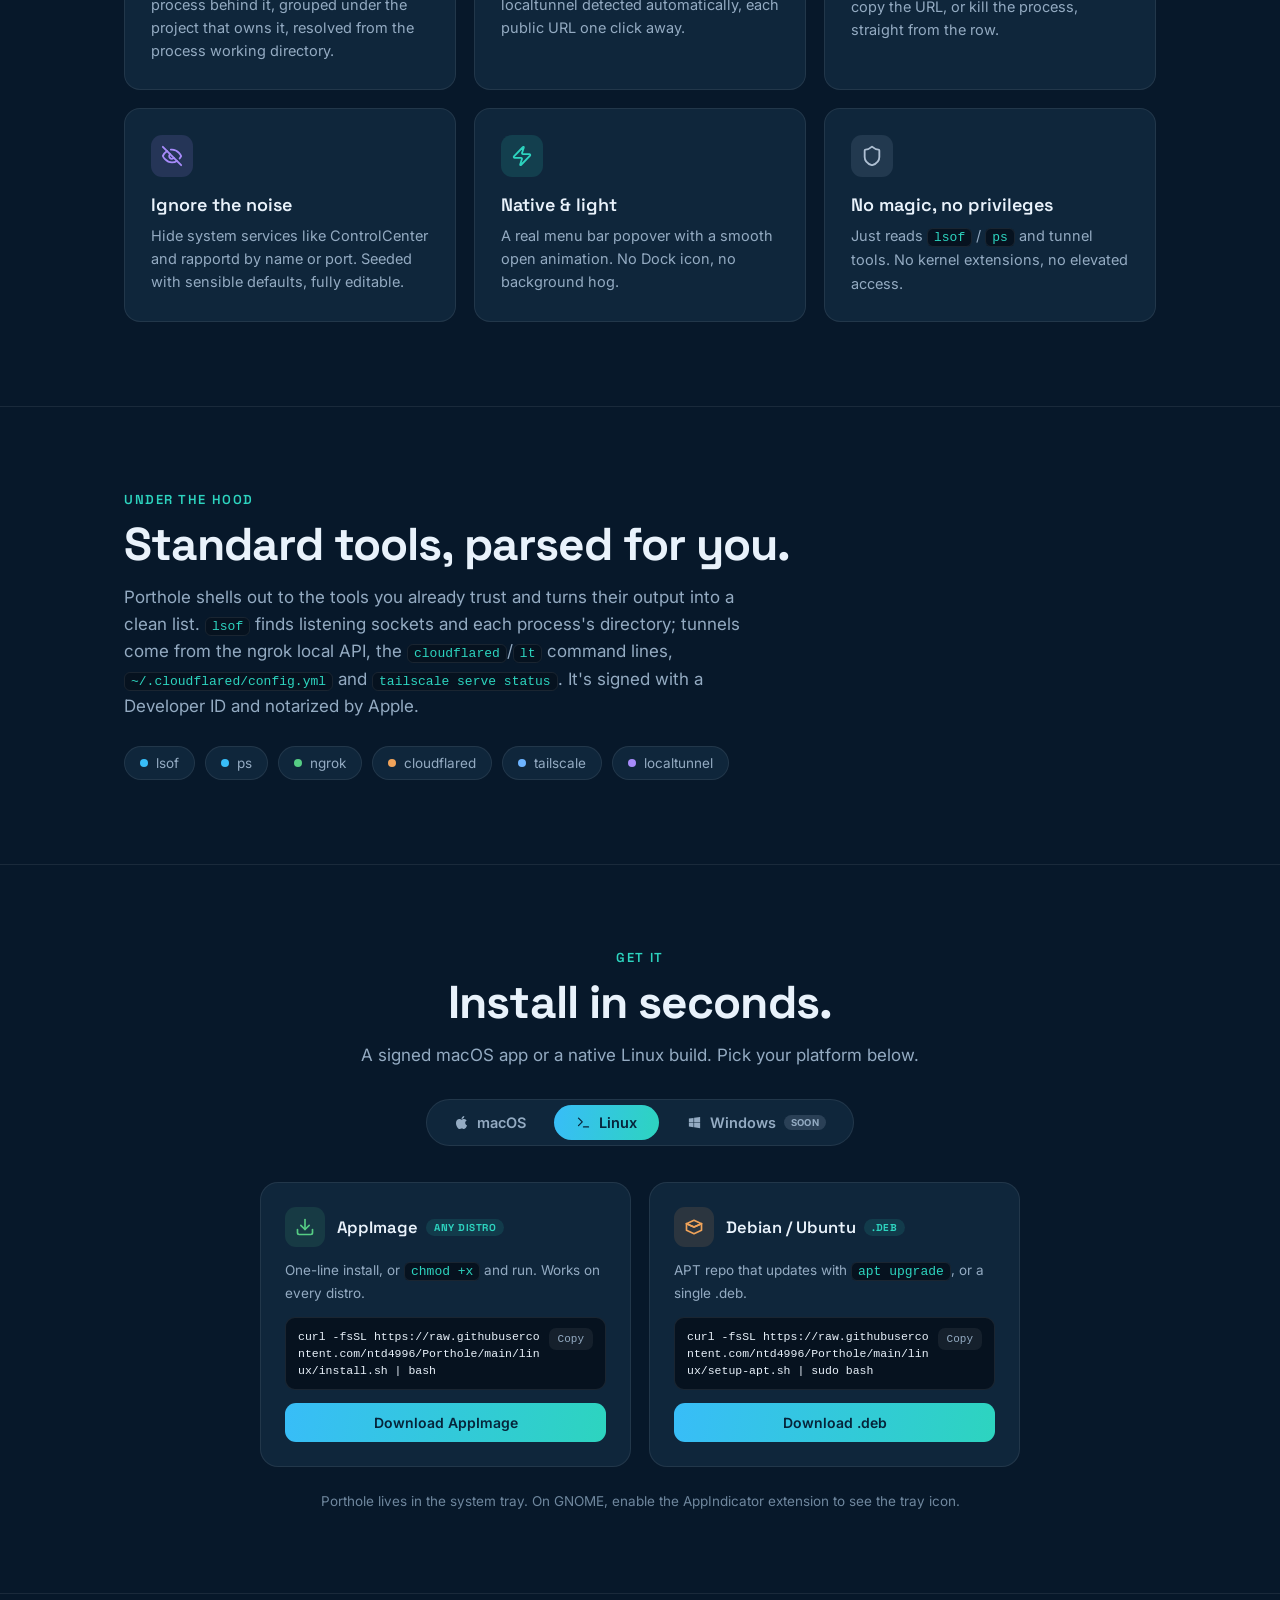
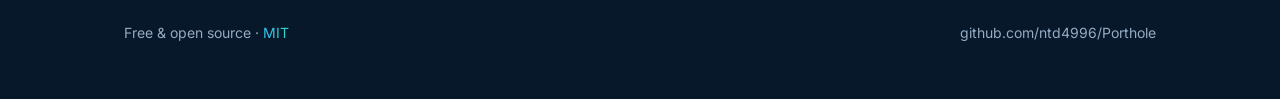
==== commit 1570d6f6: "feat(landing): add Windows coming-soon tab" ====
--- a/landing/index.html
+++ b/landing/index.html
@@ -123,9 +123,12 @@
   .osTab svg{width:15px;height:15px}
   .osTab:hover{color:var(--cream)}
   .osTab.on{background:linear-gradient(100deg,var(--sky),var(--teal));color:#06243a}
+  .osTab .soon{font-size:9.5px;font-weight:700;letter-spacing:.05em;text-transform:uppercase;background:rgba(148,171,194,.2);color:var(--muted);border-radius:999px;padding:2px 7px}
+  .osTab.on .soon{background:rgba(6,36,58,.25);color:#06243a}
   .ospanel{margin-top:6px}
   .ospanel[hidden]{display:none}
   .dlcards-2{max-width:760px;margin-left:auto;margin-right:auto}
+  .dlcards-1{max-width:420px;margin-left:auto;margin-right:auto}
 
   footer{border-top:1px solid var(--line);padding:30px 0 60px}
   footer .wrap{display:flex;justify-content:space-between;flex-wrap:wrap;gap:14px;color:var(--muted);font-size:14px;align-items:center}
@@ -218,6 +221,7 @@
     <div class="osTabs" role="tablist">
       <button class="osTab" data-os="mac" onclick="showOS('mac')"><svg viewBox="0 0 384 512" fill="currentColor"><path d="M318.7 268.7c-.2-36.7 16.4-64.4 50-84.8-18.8-26.9-47.2-41.7-84.7-44.6-35.5-2.8-74.3 20.7-88.5 20.7-15 0-49.4-19.7-76.4-19.7C63.3 141.2 4 184.8 4 273.5q0 39.3 14.4 81.2c12.8 36.7 59 126.7 107.2 125.2 25.2-.6 43-17.9 75.8-17.9 31.8 0 48.3 17.9 76.4 17.9 48.6-.7 90.4-82.5 102.6-119.3-65.2-30.7-61.7-90-61.7-91.9zm-56.6-164.2c27.3-32.4 24.8-61.9 24-72.5-24.1 1.4-52 16.4-67.9 34.9-17.5 19.8-27.8 44.3-25.6 71.9 26.1 2 49.9-11.4 69.5-34.3z"/></svg>macOS</button>
       <button class="osTab" data-os="linux" onclick="showOS('linux')"><svg viewBox="0 0 24 24" fill="none" stroke="currentColor" stroke-width="2" stroke-linecap="round" stroke-linejoin="round"><polyline points="4 17 10 11 4 5"/><line x1="12" x2="20" y1="19" y2="19"/></svg>Linux</button>
+      <button class="osTab" data-os="win" onclick="showOS('win')"><svg viewBox="0 0 24 24" fill="currentColor"><path d="M3 5.7 10.4 4.6v6.9H3zM11.4 4.4 21 3v8.5h-9.6zM3 12.5h7.4v6.9L3 18.3zM11.4 12.5H21V21l-9.6-1.3z"/></svg>Windows <span class="soon" data-i18n="soon">Soon</span></button>
     </div>
 
     <div class="ospanel" data-os="mac">
@@ -248,6 +252,17 @@
           <p data-i18n="dl_deb_p">APT repo that updates with <code>apt upgrade</code>, or a single .deb.</p>
           <div class="cmd"><span id="c_apt">curl -fsSL https://raw.githubusercontent.com/ntd4996/Porthole/main/linux/setup-apt.sh | sudo bash</span><button onclick="cp('c_apt',this)" data-i18n="copy">Copy</button></div>
           <a class="dlbtn" href="https://github.com/ntd4996/Porthole/releases" data-i18n="dl_deb">Download .deb</a>
+        </div>
+      </div>
+    </div>
+
+    <div class="ospanel" data-os="win" hidden>
+      <div class="dlcards dlcards-1">
+        <div class="dlcard" style="text-align:center;align-items:center">
+          <div class="di" style="margin:0 auto;background:rgba(56,189,248,.12);color:var(--sky)"><svg viewBox="0 0 24 24" fill="currentColor"><path d="M3 5.7 10.4 4.6v6.9H3zM11.4 4.4 21 3v8.5h-9.6zM3 12.5h7.4v6.9L3 18.3zM11.4 12.5H21V21l-9.6-1.3z"/></svg></div>
+          <h3 style="justify-content:center" data-i18n="win_h">Windows is on the way</h3>
+          <p style="text-align:center" data-i18n="win_p">A native Windows build isn't ready yet. Star the repo to hear when it lands.</p>
+          <a class="dlbtn" href="https://github.com/ntd4996/Porthole" data-i18n="win_btn">Star on GitHub</a>
         </div>
       </div>
     </div>
@@ -302,6 +317,7 @@
     dl_any:"Any distro", dl_ai_p:"One-line install, or <code>chmod +x</code> and run. Works on every distro.", dl_ai:"Download AppImage",
     dl_deb_p:"APT repo that updates with <code>apt upgrade</code>, or a single .deb.", dl_deb:"Download .deb",
     get_tray_note:"Porthole lives in the system tray. On GNOME, enable the AppIndicator extension to see the tray icon.",
+    soon:"Soon", win_h:"Windows is on the way", win_p:"A native Windows build isn't ready yet. Star the repo to hear when it lands.", win_btn:"Star on GitHub",
     get_dmg:"Or download the .dmg",
     get_note:"Signed with a Developer ID and notarized by Apple, no Gatekeeper workaround needed.",
     get_linux_eyebrow:"On Linux",
@@ -342,6 +358,7 @@
     dl_any:"Mọi distro", dl_ai_p:"Cài một dòng, hoặc <code>chmod +x</code> rồi chạy. Chạy trên mọi distro.", dl_ai:"Tải AppImage",
     dl_deb_p:"APT repo tự cập nhật qua <code>apt upgrade</code>, hoặc một file .deb.", dl_deb:"Tải .deb",
     get_tray_note:"Porthole nằm ở khay hệ thống. Trên GNOME, bật extension AppIndicator để thấy icon khay.",
+    soon:"Sắp có", win_h:"Bản Windows đang tới", win_p:"Bản Windows gốc chưa sẵn sàng. Star repo để được báo khi có.", win_btn:"Star trên GitHub",
     get_dmg:"Hoặc tải file .dmg",
     get_note:"Được ký bằng Developer ID và notarize bởi Apple, không cần lách Gatekeeper.",
     get_linux_eyebrow:"Trên Linux",
@@ -382,6 +399,7 @@
     dl_any:"任意发行版", dl_ai_p:"一行命令安装，或 <code>chmod +x</code> 后运行。适用于所有发行版。", dl_ai:"下载 AppImage",
     dl_deb_p:"APT 软件源，用 <code>apt upgrade</code> 自动更新，或单个 .deb。", dl_deb:"下载 .deb",
     get_tray_note:"Porthole 位于系统托盘。在 GNOME 上，启用 AppIndicator 扩展以显示托盘图标。",
+    soon:"即将推出", win_h:"Windows 版即将到来", win_p:"原生 Windows 版本尚未就绪。为仓库加星，第一时间获知发布。", win_btn:"在 GitHub 加星",
     get_dmg:"或下载 .dmg",
     get_note:"经 Developer ID 签名并通过 Apple 公证，无需绕过 Gatekeeper。",
     get_linux_eyebrow:"在 Linux 上",
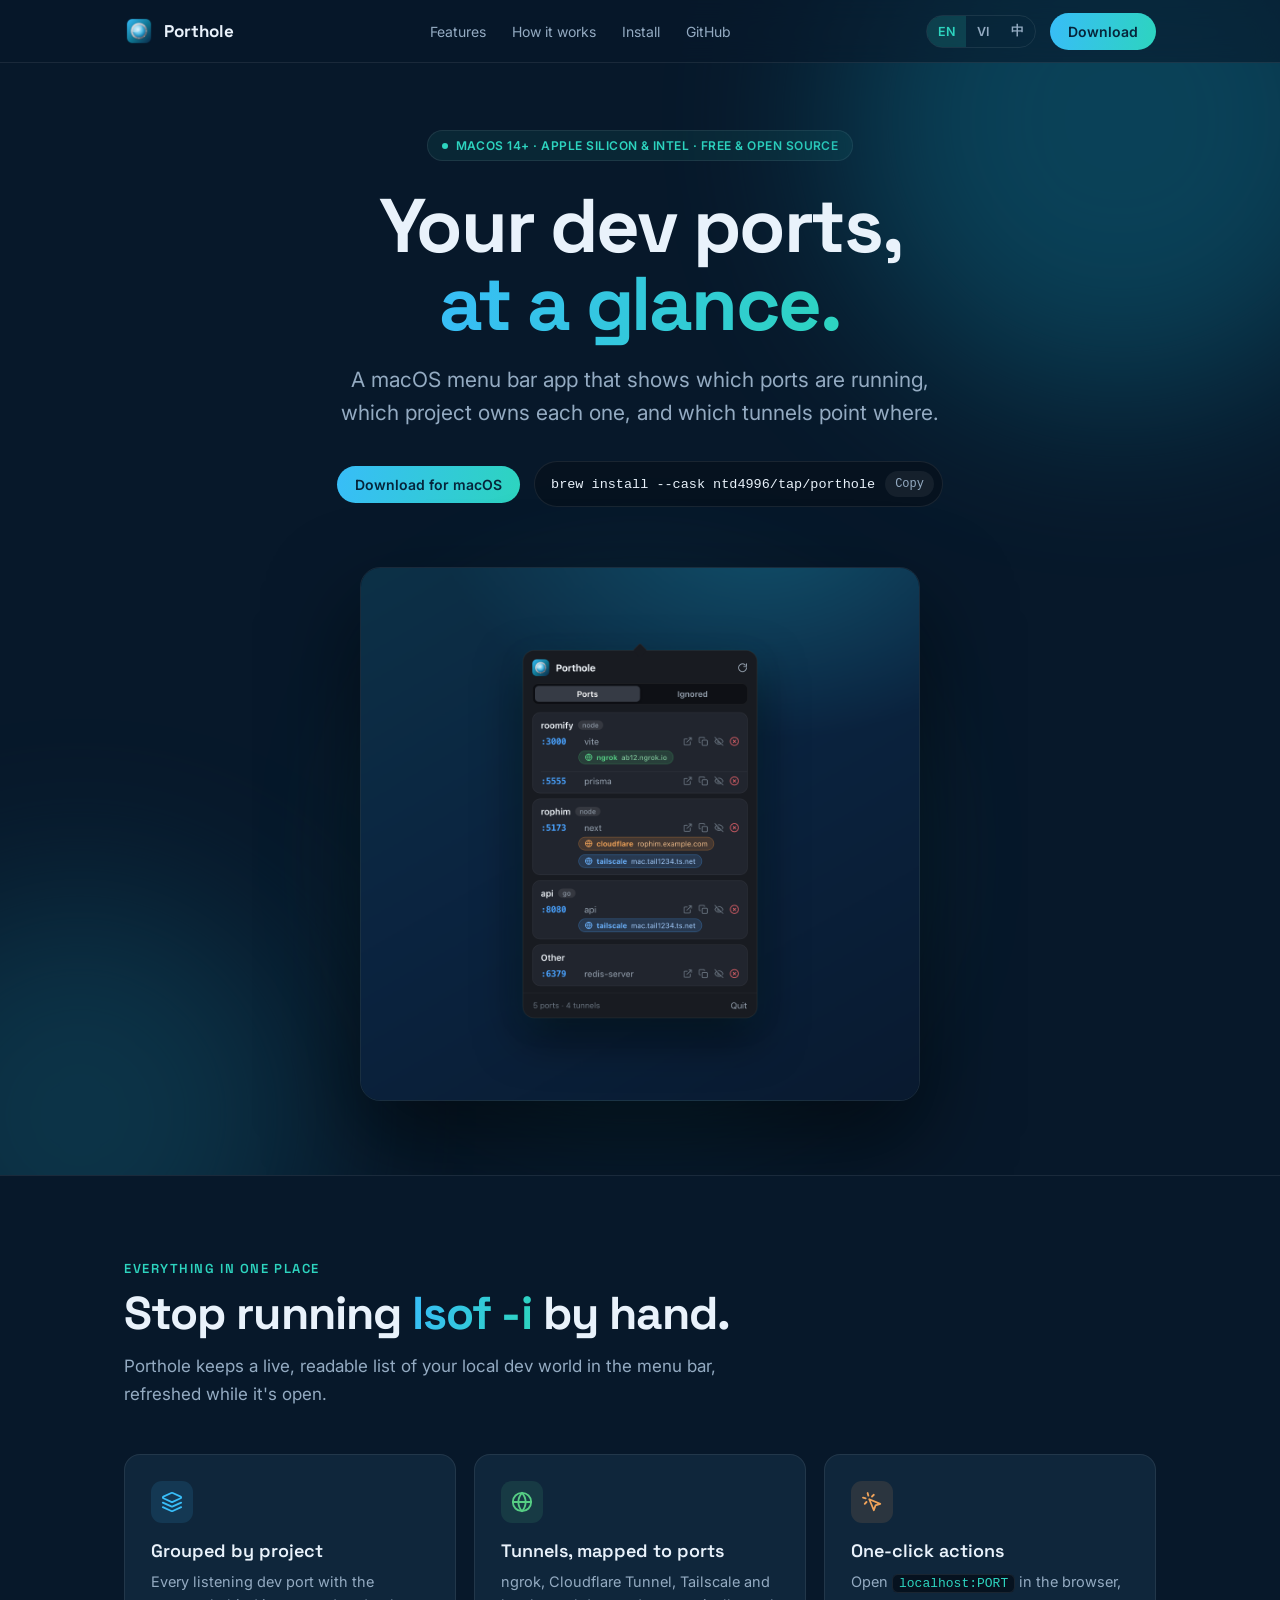
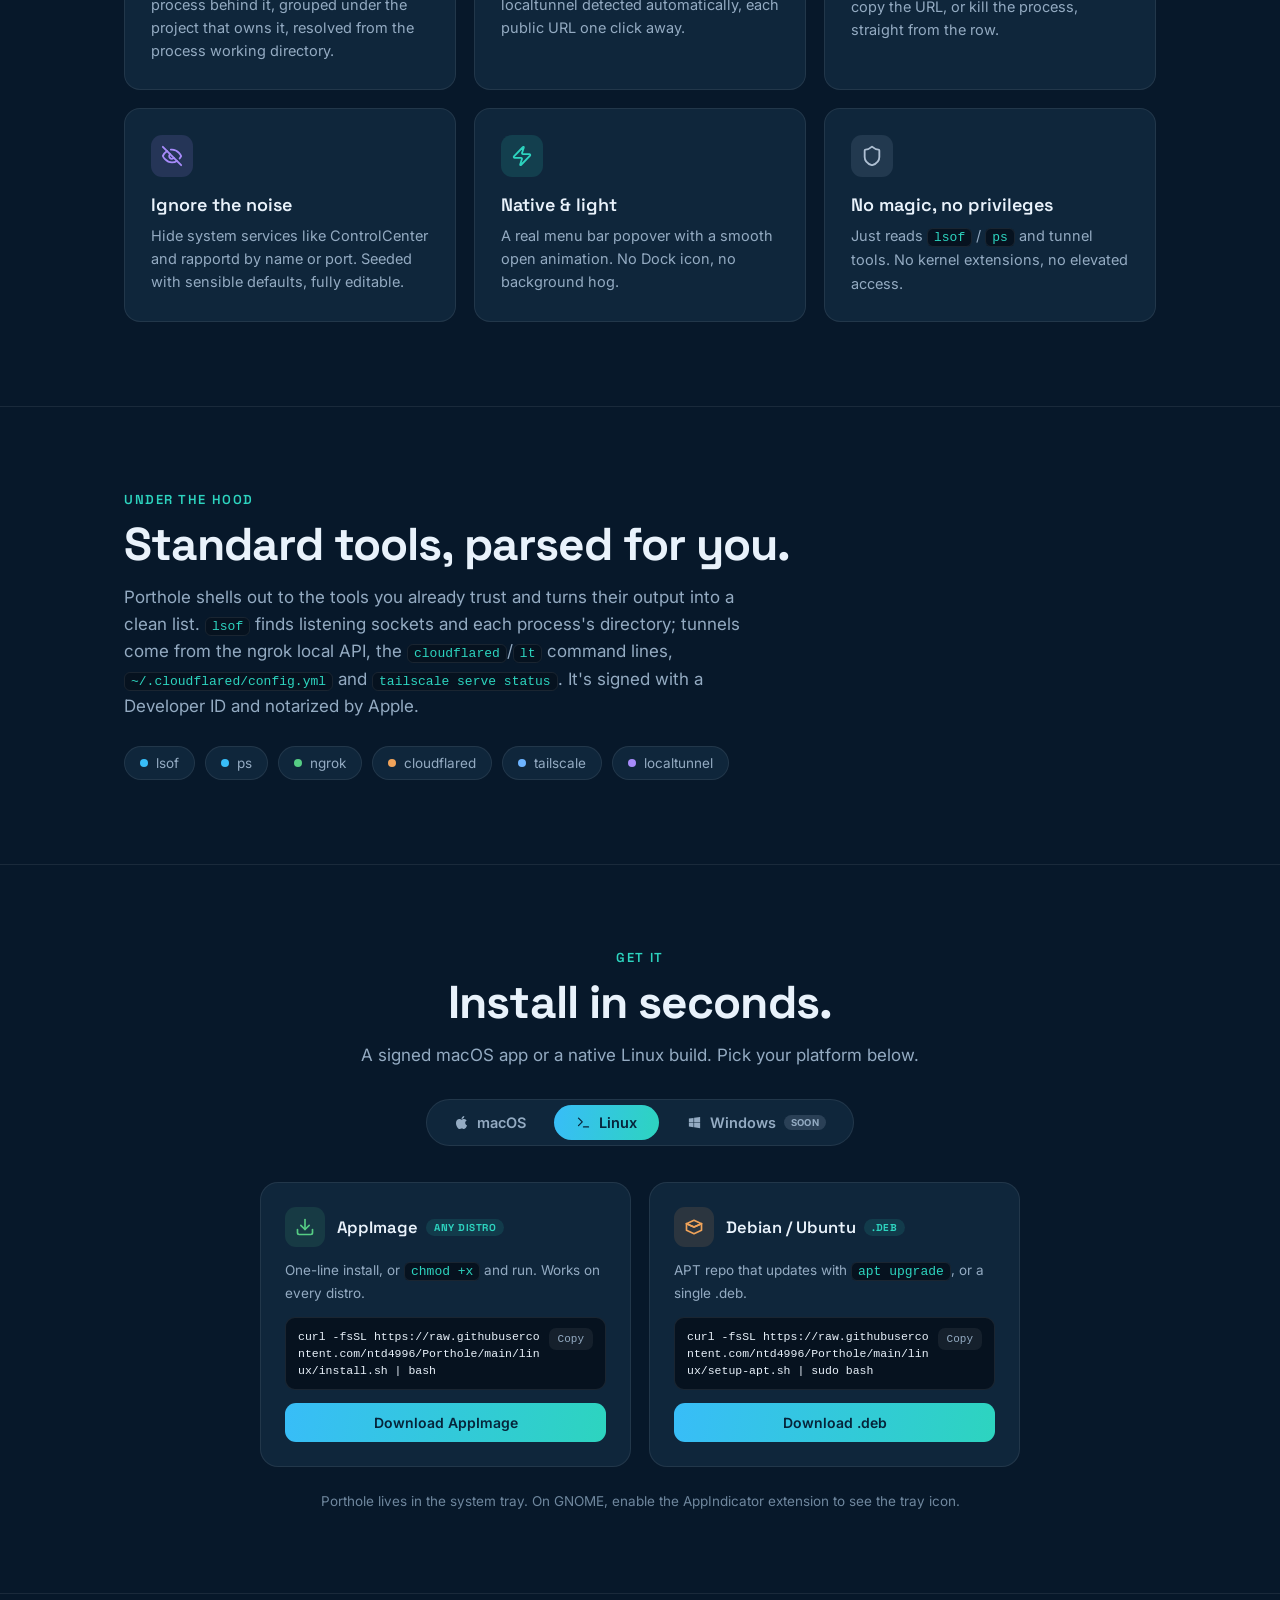
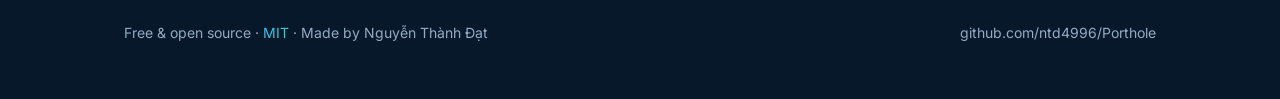
==== commit 243cab93: "feat(site): credit the maker and link datnt.dev" ====
--- a/landing/index.html
+++ b/landing/index.html
@@ -11,6 +11,59 @@
 <meta property="og:type" content="website" />
 <meta name="twitter:card" content="summary_large_image" />
 <link rel="icon" href="icon.png" />
+<link rel="author" href="https://datnt.dev" />
+<script type="application/ld+json">
+{
+  "@context": "https://schema.org",
+  "@type": "SoftwareApplication",
+  "name": "Porthole",
+  "url": "https://porthole.thenightwatcher.online/",
+  "description": "A macOS menu bar app that shows which dev ports are running, which project owns each one, and which tunnels point where.",
+  "applicationCategory": "DeveloperApplication",
+  "operatingSystem": "macOS",
+  "offers": {
+    "@type": "Offer",
+    "price": "0",
+    "priceCurrency": "USD"
+  },
+  "sameAs": [
+    "https://github.com/ntd4996/Porthole"
+  ],
+  "author": {
+    "@type": "Person",
+    "@id": "https://datnt.dev/#person",
+    "name": "Nguyễn Thành Đạt",
+    "url": "https://datnt.dev",
+    "sameAs": [
+      "https://github.com/ntd4996",
+      "https://www.linkedin.com/in/ntd4996",
+      "https://x.com/ntd4996"
+    ]
+  },
+  "creator": {
+    "@type": "Person",
+    "@id": "https://datnt.dev/#person",
+    "name": "Nguyễn Thành Đạt",
+    "url": "https://datnt.dev",
+    "sameAs": [
+      "https://github.com/ntd4996",
+      "https://www.linkedin.com/in/ntd4996",
+      "https://x.com/ntd4996"
+    ]
+  },
+  "publisher": {
+    "@type": "Person",
+    "@id": "https://datnt.dev/#person",
+    "name": "Nguyễn Thành Đạt",
+    "url": "https://datnt.dev",
+    "sameAs": [
+      "https://github.com/ntd4996",
+      "https://www.linkedin.com/in/ntd4996",
+      "https://x.com/ntd4996"
+    ]
+  }
+}
+</script>
 <link rel="preconnect" href="https://fonts.googleapis.com" />
 <link rel="preconnect" href="https://fonts.gstatic.com" crossorigin />
 <link href="https://fonts.googleapis.com/css2?family=Space+Grotesk:wght@500;600;700&family=Inter:wght@400;500;600&display=swap" rel="stylesheet" />
@@ -273,7 +326,7 @@
 
 <footer>
   <div class="wrap">
-    <span data-i18n="foot_left">Free &amp; open source · <a class="grad" href="https://github.com/ntd4996/Porthole/blob/main/LICENSE">MIT</a></span>
+    <span data-i18n="foot_left">Free &amp; open source · <a class="grad" href="https://github.com/ntd4996/Porthole/blob/main/LICENSE">MIT</a> · Made by <a href="https://datnt.dev" rel="author">Nguyễn Thành Đạt</a></span>
     <span><a href="https://github.com/ntd4996/Porthole">github.com/ntd4996/Porthole</a></span>
   </div>
 </footer>
@@ -322,7 +375,7 @@
     get_note:"Signed with a Developer ID and notarized by Apple, no Gatekeeper workaround needed.",
     get_linux_eyebrow:"On Linux",
     get_linux_note:'Native Rust + GTK4 build. Installs the latest AppImage, or grab the AppImage / .deb from <a class="grad" href="https://github.com/ntd4996/Porthole/releases">Releases</a> (an <a class="grad" href="https://github.com/ntd4996/Porthole#linux">APT repo</a> is available too). GNOME needs the AppIndicator extension for the tray icon.',
-    foot_left:'Free &amp; open source · <a class="grad" href="https://github.com/ntd4996/Porthole/blob/main/LICENSE">MIT</a>'
+    foot_left:'Free &amp; open source · <a class="grad" href="https://github.com/ntd4996/Porthole/blob/main/LICENSE">MIT</a> · Made by <a href="https://datnt.dev" rel="author">Nguyễn Thành Đạt</a>'
   },
   vi:{
     copy:"Sao chép", copied:"Đã sao chép",
@@ -363,7 +416,7 @@
     get_note:"Được ký bằng Developer ID và notarize bởi Apple, không cần lách Gatekeeper.",
     get_linux_eyebrow:"Trên Linux",
     get_linux_note:'Bản Rust + GTK4 gốc. Cài AppImage mới nhất, hoặc tải AppImage / .deb ở <a class="grad" href="https://github.com/ntd4996/Porthole/releases">Releases</a> (có cả <a class="grad" href="https://github.com/ntd4996/Porthole#linux">APT repo</a>). GNOME cần extension AppIndicator để hiện icon khay.',
-    foot_left:'Miễn phí &amp; mã nguồn mở · <a class="grad" href="https://github.com/ntd4996/Porthole/blob/main/LICENSE">MIT</a>'
+    foot_left:'Miễn phí &amp; mã nguồn mở · <a class="grad" href="https://github.com/ntd4996/Porthole/blob/main/LICENSE">MIT</a> · Phát triển bởi <a href="https://datnt.dev" rel="author">Nguyễn Thành Đạt</a>'
   },
   zh:{
     copy:"复制", copied:"已复制",
@@ -404,7 +457,7 @@
     get_note:"经 Developer ID 签名并通过 Apple 公证，无需绕过 Gatekeeper。",
     get_linux_eyebrow:"在 Linux 上",
     get_linux_note:'原生 Rust + GTK4 构建。安装最新 AppImage，或从 <a class="grad" href="https://github.com/ntd4996/Porthole/releases">Releases</a> 获取 AppImage / .deb（也提供 <a class="grad" href="https://github.com/ntd4996/Porthole#linux">APT 软件源</a>）。GNOME 需要 AppIndicator 扩展才能显示托盘图标。',
-    foot_left:'免费 &amp; 开源 · <a class="grad" href="https://github.com/ntd4996/Porthole/blob/main/LICENSE">MIT</a>'
+    foot_left:'免费 &amp; 开源 · <a class="grad" href="https://github.com/ntd4996/Porthole/blob/main/LICENSE">MIT</a> · 作者 <a href="https://datnt.dev" rel="author">Nguyễn Thành Đạt</a>'
   }
 };
 
